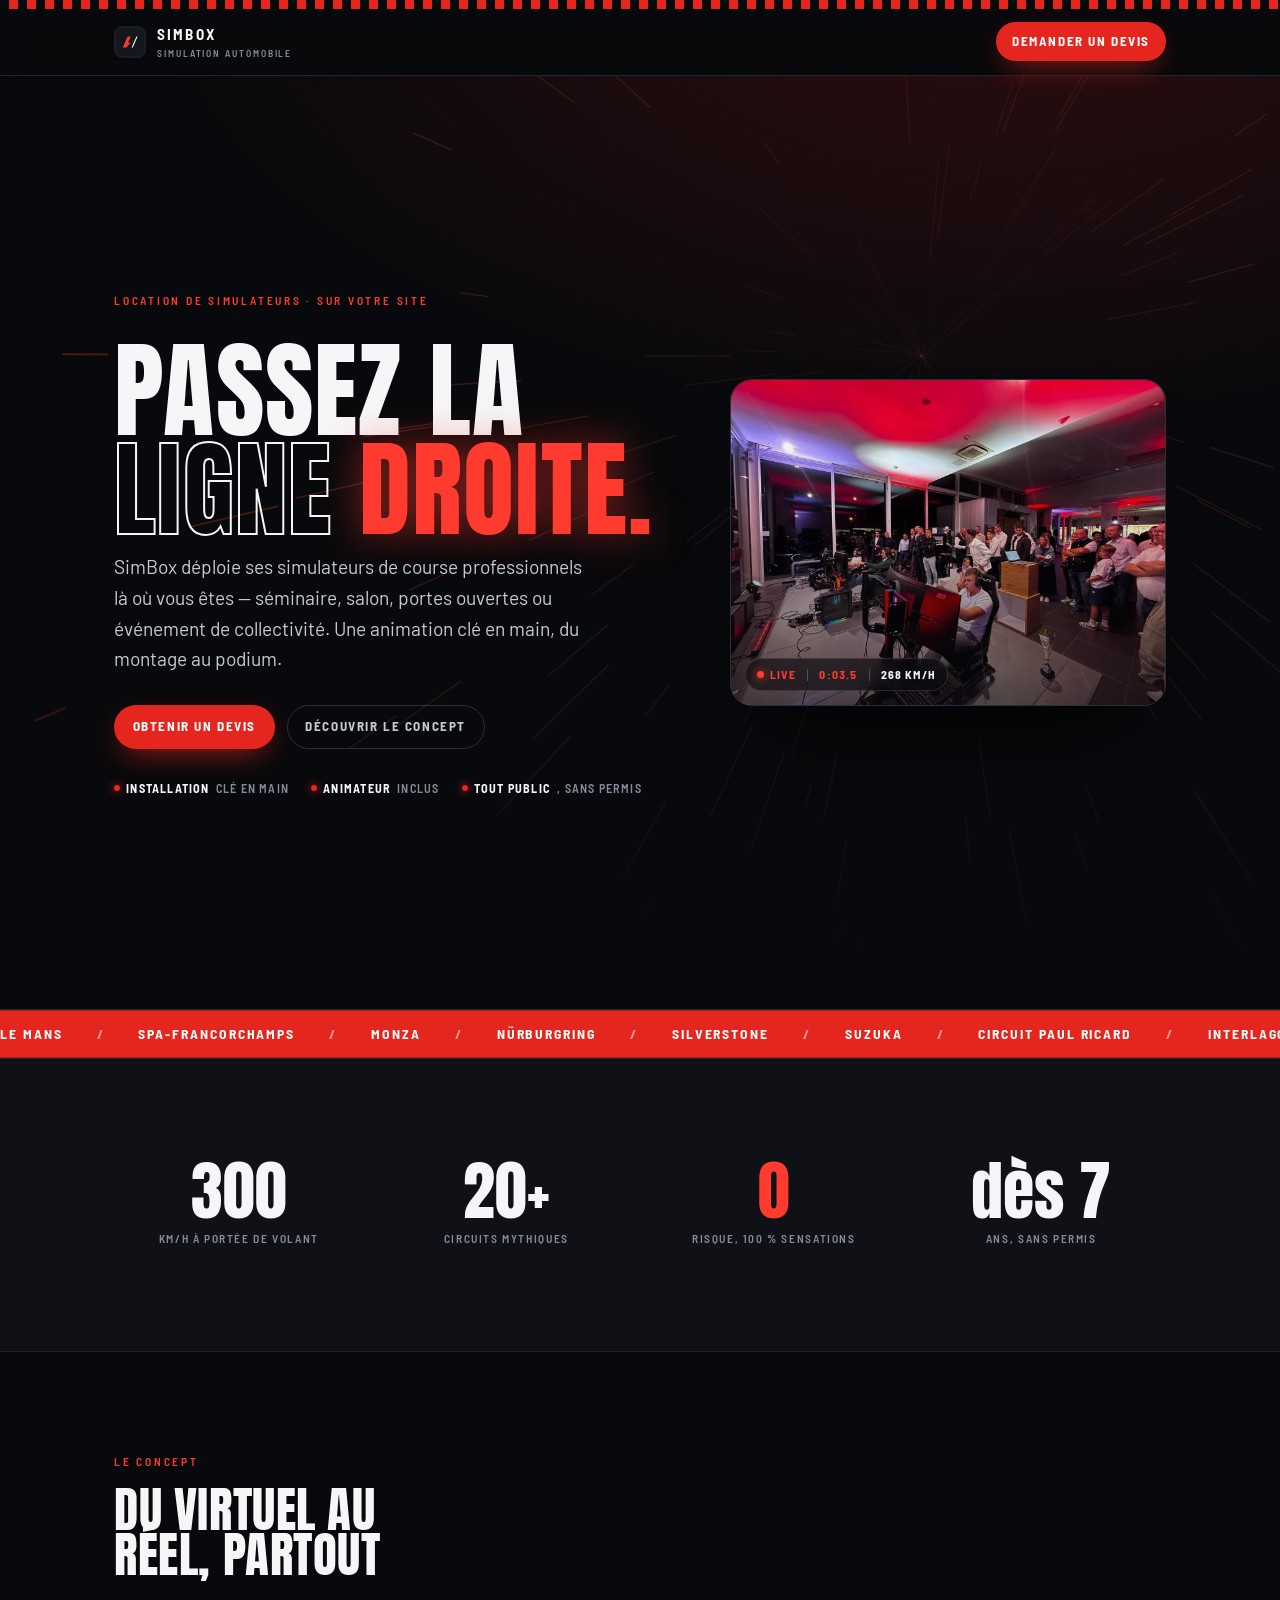
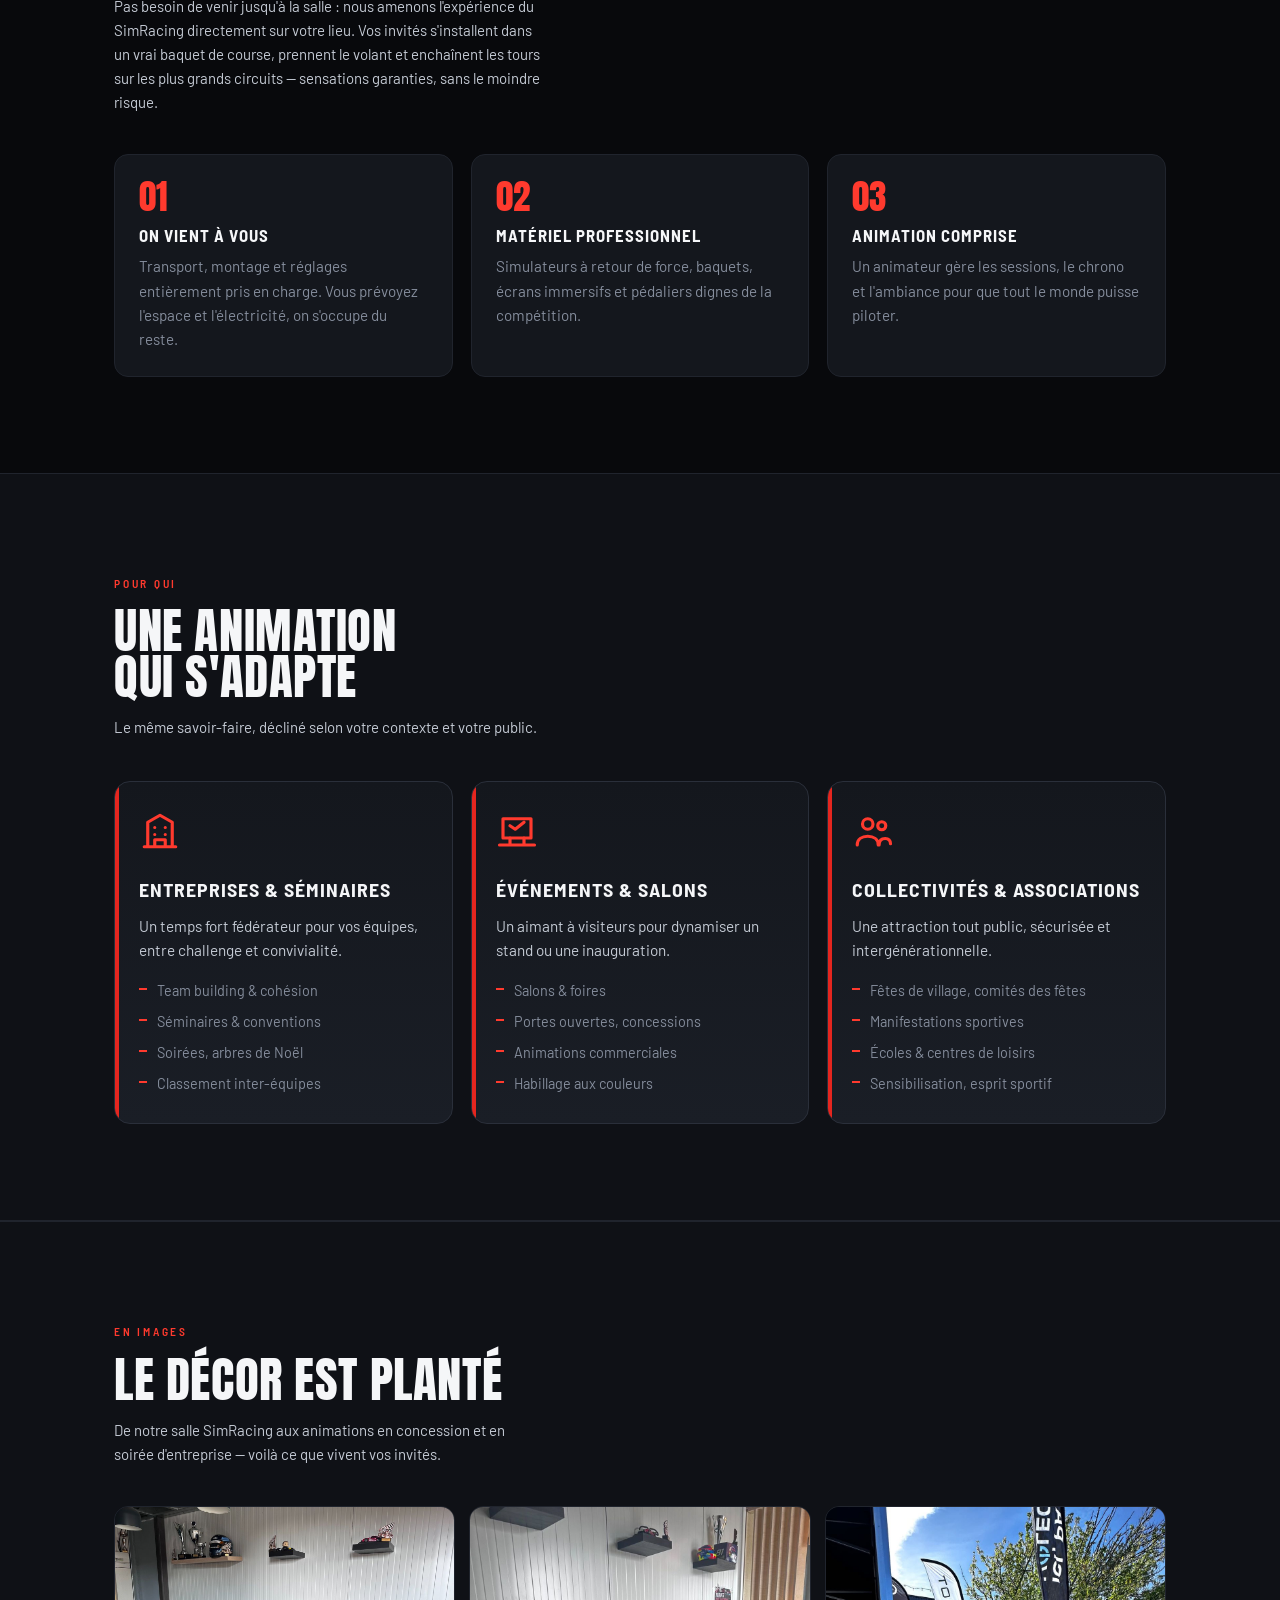
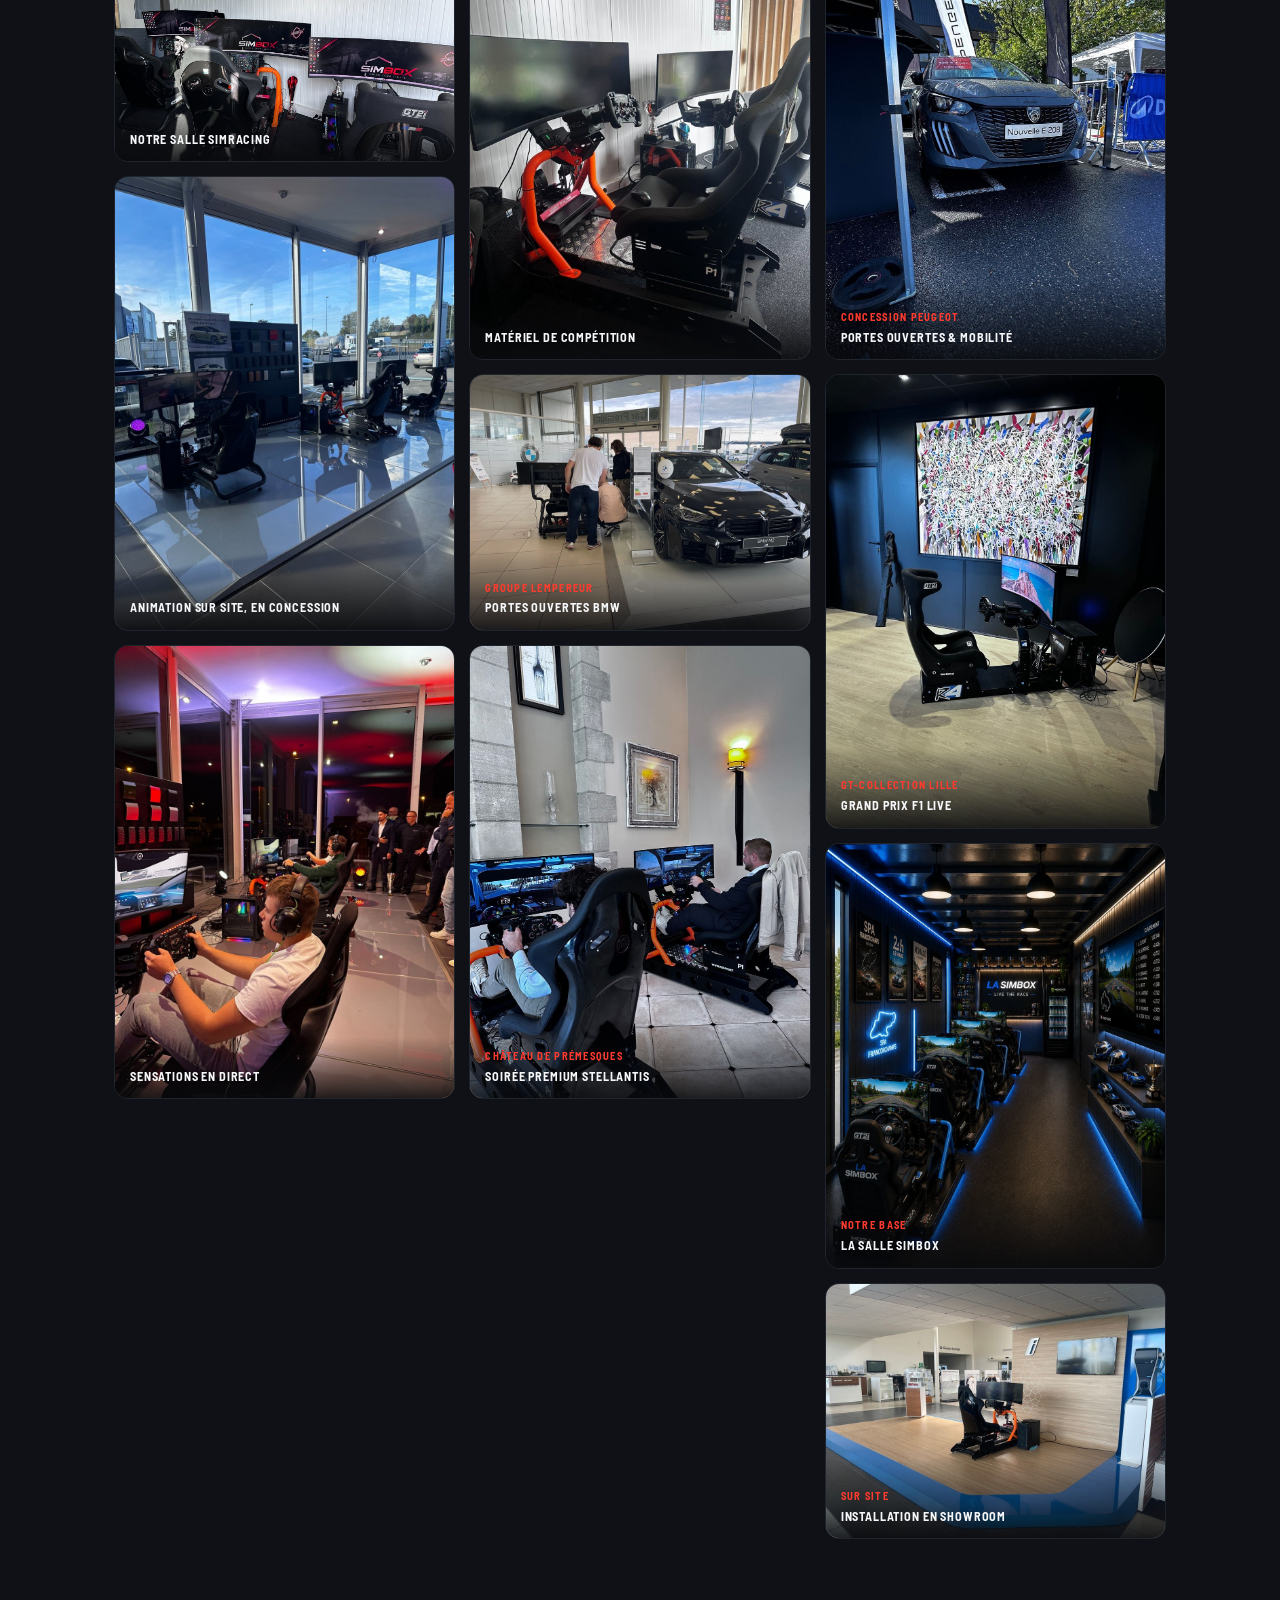
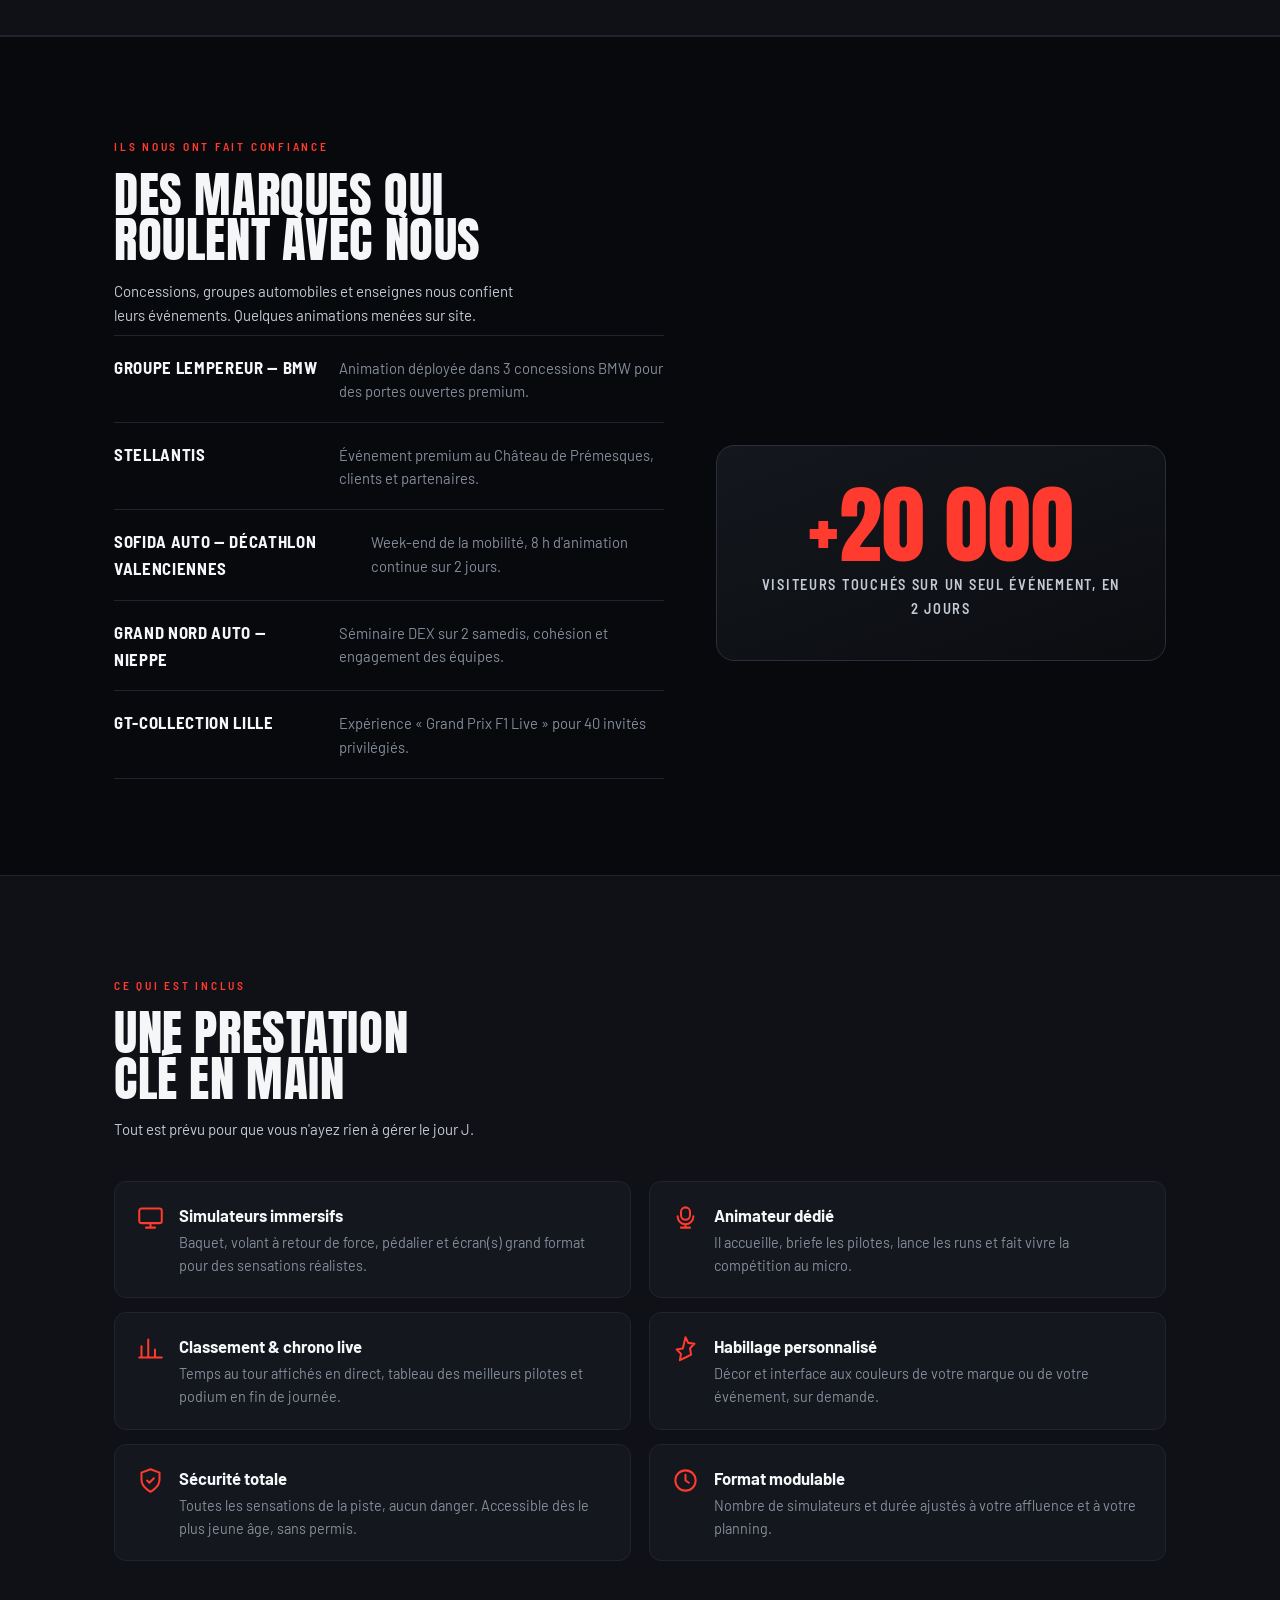
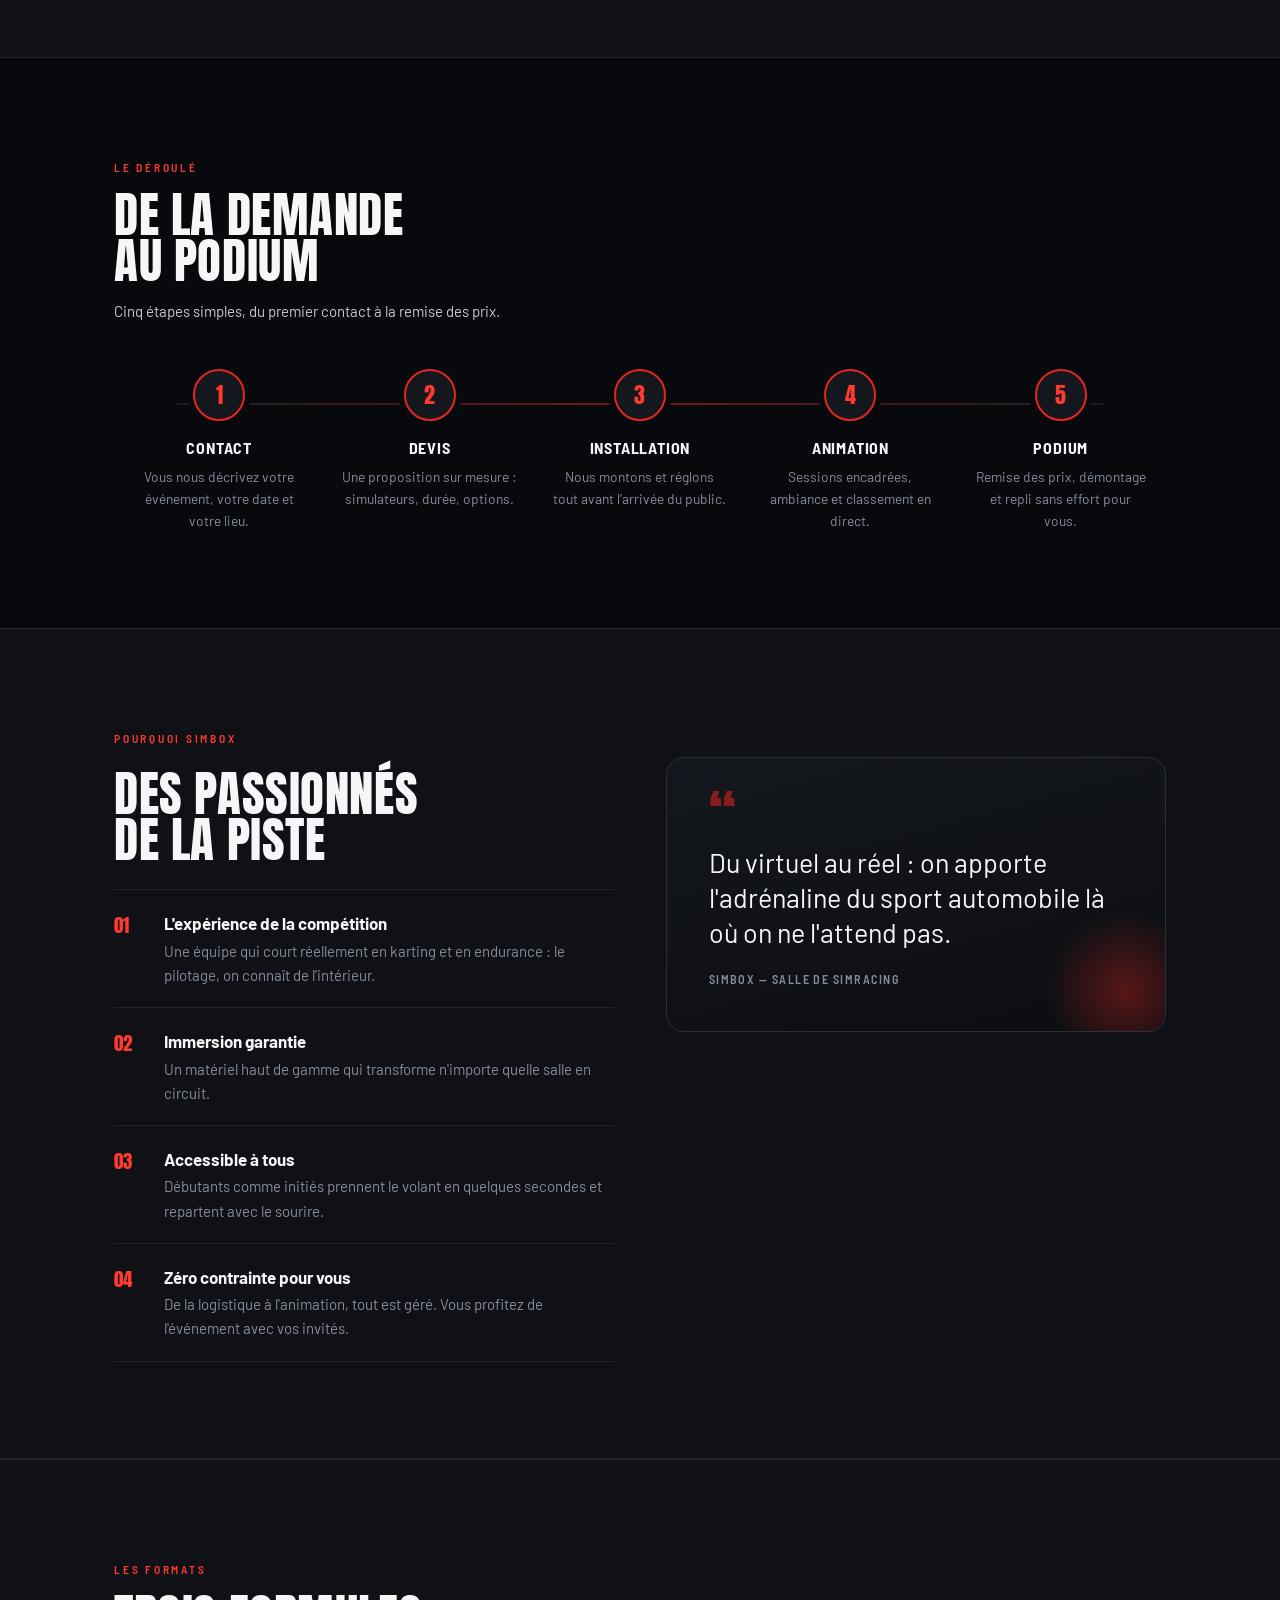
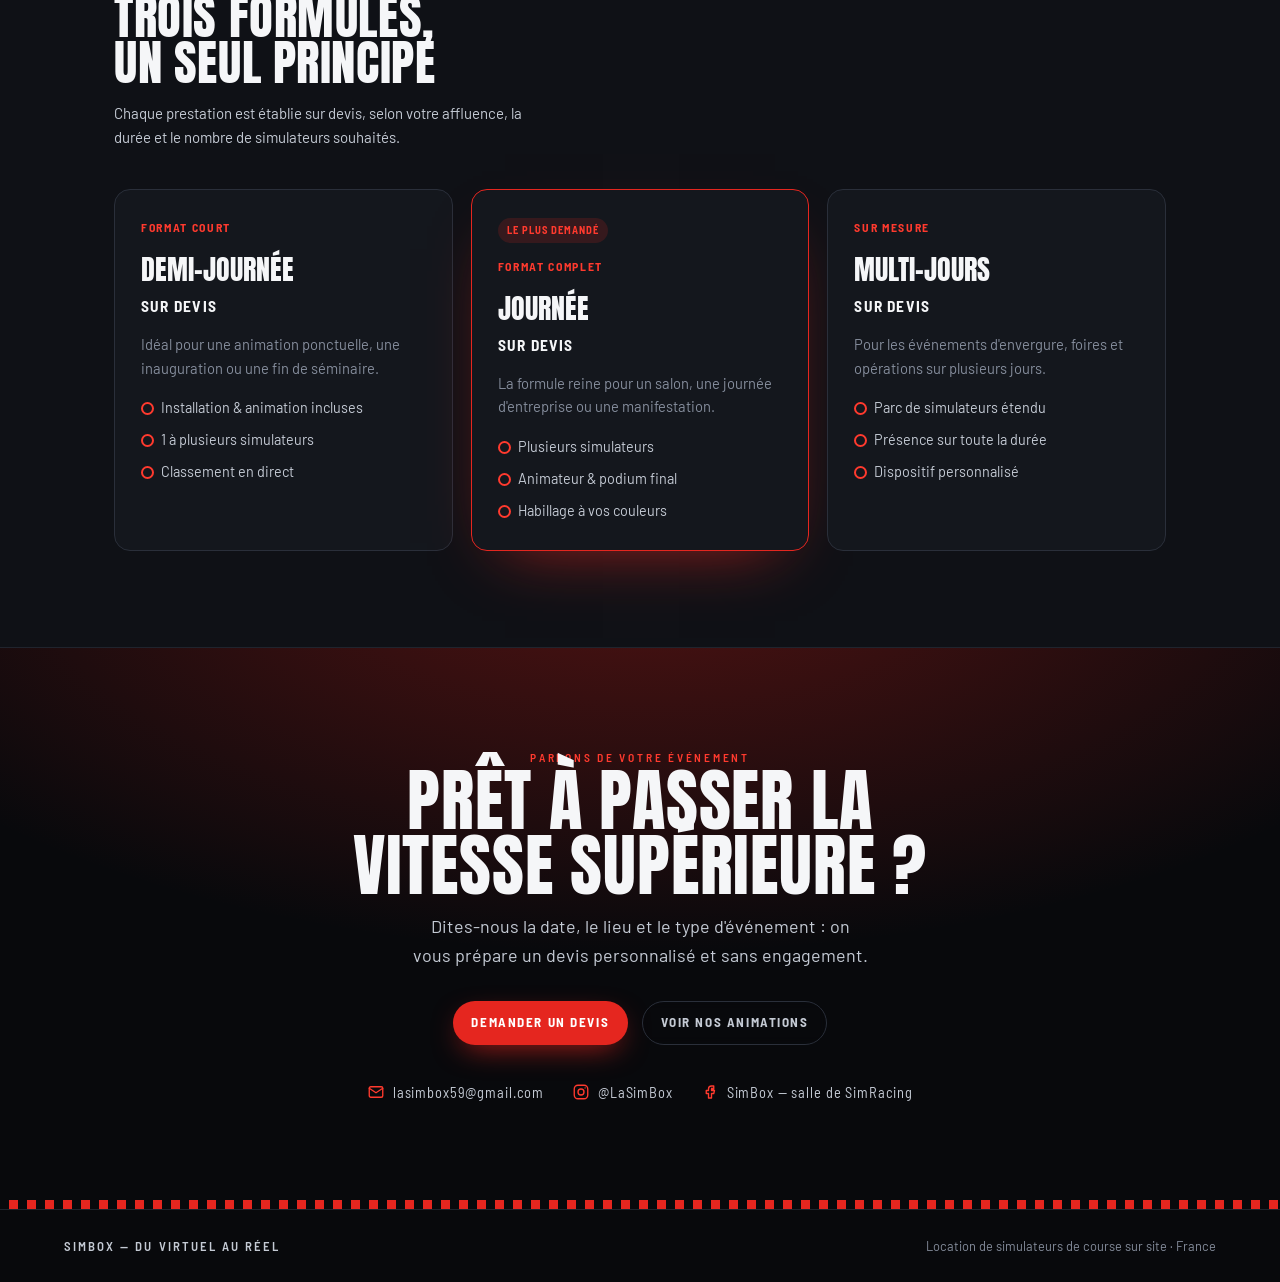
==== location-simulateurs.html @ a3049465 "Mise à jour du site" ====
<!doctype html><html><head><meta charset=utf8><meta name=viewport content="width=device-width,initial-scale=1,viewport-fit=cover"><style>:root{color-scheme:light;box-sizing:border-box;padding-top:env(safe-area-inset-top,0px);padding-bottom:env(safe-area-inset-bottom,0px)}html{scroll-padding-top:env(safe-area-inset-top,0px)}body{margin:0;padding:0;font:14px -apple-system,BlinkMacSystemFont,sans-serif;background:#faf9f5;color:#141413}img{max-width:100%}[hidden]:not([hidden=until-found i]){display:none!important}</style></head><body>
<title>SimBox · Location de simulateurs</title>
<link rel="preconnect" href="https://fonts.googleapis.com">
<link rel="preconnect" href="https://fonts.gstatic.com" crossorigin>
<link rel="stylesheet" href="https://fonts.googleapis.com/css2?family=Anton&family=Barlow:ital,wght@0,400;0,500;0,600;0,700;1,600;1,700&family=Barlow+Semi+Condensed:wght@500;600;700&display=swap">
<style>
  :root{
    --asphalt:#08090c;
    --asphalt-2:#0f1116;
    --panel:#14171d;
    --panel-2:#1a1e26;
    --line:#2a2f3a;
    --line-soft:#20242d;
    --ink:#f5f6f8;
    --ink-2:#c4cad4;
    --muted:#858d9c;
    --red:#e5261f;
    --red-2:#ff3a2e;
    --red-3:#ff6a4d;
    --amber:#ffb020;
    --gutter:clamp(18px,5vw,64px);
    --maxw:1180px;
    color-scheme:dark;
  }
  *{box-sizing:border-box}
  body{
    margin:0;background:var(--asphalt);color:var(--ink);
    font-family:"Barlow",system-ui,-apple-system,Segoe UI,Roboto,sans-serif;
    font-size:clamp(15px,1.05vw,17px);line-height:1.6;
    -webkit-font-smoothing:antialiased;overflow-x:hidden;
  }
  h1,h2,h3{margin:0;text-wrap:balance;font-weight:400}
  .display{font-family:"Anton",Impact,"Barlow",sans-serif;letter-spacing:.012em;line-height:.94;text-transform:uppercase}
  p{margin:0}a{color:inherit}
  .eyebrow{font-family:"Barlow Semi Condensed",sans-serif;text-transform:uppercase;
    letter-spacing:.24em;font-weight:600;font-size:.72rem;color:var(--red-2)}
  .wrap{max-width:var(--maxw);margin:0 auto;padding-inline:var(--gutter)}
  section{padding-block:clamp(58px,7.5vw,112px);position:relative}

  .btn{display:inline-flex;align-items:center;gap:.55em;font-family:"Barlow Semi Condensed",sans-serif;
    text-transform:uppercase;letter-spacing:.12em;font-weight:700;font-size:.82rem;
    padding:.78em 1.35em;border-radius:999px;border:1px solid transparent;text-decoration:none;
    cursor:pointer;transition:transform .16s ease,background .16s ease,box-shadow .16s ease,border-color .16s}
  .btn-red{background:var(--red);color:#fff;box-shadow:0 10px 30px -10px rgba(229,38,31,.85)}
  .btn-red:hover{background:var(--red-2);transform:translateY(-2px);box-shadow:0 16px 40px -12px rgba(255,58,46,.9)}
  .btn-ghost{border-color:var(--line);color:var(--ink-2);backdrop-filter:blur(4px)}
  .btn-ghost:hover{border-color:var(--red-2);color:var(--ink)}

  /* ---- checker ---- */
  .checker{height:9px;width:100%;position:relative;z-index:2;
    background:repeating-conic-gradient(var(--red) 0 25%, #08090c 0 50%) 0 0/18px 18px}

  /* ---- topbar ---- */
  .topbar{position:sticky;top:env(safe-area-inset-top,0px);z-index:40;
    background:rgba(8,9,12,.78);backdrop-filter:blur(12px);border-bottom:1px solid var(--line-soft)}
  .topbar .row{display:flex;align-items:center;justify-content:space-between;gap:16px;
    max-width:var(--maxw);margin:0 auto;padding:13px var(--gutter)}
  .brand{display:flex;align-items:center;gap:11px;font-family:"Barlow Semi Condensed",sans-serif;
    text-transform:uppercase;letter-spacing:.14em;font-weight:700;font-size:.95rem}
  .brand .mark{width:32px;height:32px;flex:0 0 auto}
  .brand small{display:block;color:var(--muted);letter-spacing:.2em;font-size:.6rem;font-weight:600}
  .topbar .btn{padding:.62em 1.15em}

  /* ---- HERO ---- */
  .hero{position:relative;overflow:hidden;border-bottom:1px solid var(--line-soft);
    background:radial-gradient(130% 100% at 78% -15%,rgba(229,38,31,.28),transparent 52%),var(--asphalt)}
  #speed{position:absolute;inset:0;width:100%;height:100%;z-index:0;opacity:.9}
  .hero-veil{position:absolute;inset:0;z-index:1;pointer-events:none;
    background:linear-gradient(180deg,rgba(8,9,12,.35),rgba(8,9,12,.15) 40%,var(--asphalt) 96%)}
  .hero .wrap{position:relative;z-index:2;padding-block:clamp(58px,9vw,120px)}
  .hero-grid{display:grid;grid-template-columns:1.12fr .88fr;gap:clamp(28px,5vw,60px);align-items:center}
  .hero h1{font-size:clamp(3rem,8.2vw,7rem);margin:.3em 0 .12em}
  .hero h1 .out{-webkit-text-stroke:2px var(--ink);color:transparent;text-stroke:2px var(--ink)}
  .hero h1 .flare{color:var(--red-2);text-shadow:0 0 40px rgba(255,58,46,.55)}
  .lede{color:var(--ink-2);font-size:clamp(1.05rem,1.5vw,1.3rem);max-width:44ch;margin-top:.5em}
  .hero-cta{display:flex;flex-wrap:wrap;gap:12px;margin-top:30px}
  .hero-meta{display:flex;flex-wrap:wrap;gap:10px 22px;margin-top:30px;
    font-family:"Barlow Semi Condensed",sans-serif;text-transform:uppercase;letter-spacing:.1em;
    font-size:.76rem;color:var(--muted);font-weight:600}
  .hero-meta span{display:inline-flex;align-items:center;gap:.5em}
  .hero-meta b{color:var(--ink)}
  .dot{width:6px;height:6px;border-radius:50%;background:var(--red);box-shadow:0 0 10px var(--red)}

  /* animated intro */
  .rise{opacity:0;transform:translateY(16px);animation:rise .7s cubic-bezier(.2,.7,.2,1) forwards}
  .rise.d1{animation-delay:.06s}.rise.d2{animation-delay:.14s}.rise.d3{animation-delay:.22s}
  .rise.d4{animation-delay:.3s}.rise.d5{animation-delay:.38s}
  @keyframes rise{to{opacity:1;transform:none}}

  /* dashboard gauge card */
  .dash{position:relative;border-radius:22px;overflow:hidden;border:1px solid var(--line);
    background:linear-gradient(165deg,var(--panel),#0b0d11);box-shadow:0 50px 90px -45px #000;
    padding:26px 26px 22px}
  .dash-top{display:flex;justify-content:space-between;align-items:center;
    font-family:"Barlow Semi Condensed",sans-serif;text-transform:uppercase;letter-spacing:.12em;
    font-size:.68rem;color:var(--muted);font-weight:600}
  .dash-top .rec{display:inline-flex;align-items:center;gap:.5em;color:var(--red-2)}
  .dash-top .rec i{width:8px;height:8px;border-radius:50%;background:var(--red-2);
    box-shadow:0 0 10px var(--red-2);animation:blink 1.1s steps(1) infinite}
  @keyframes blink{50%{opacity:.25}}
  .gauge{position:relative;margin:6px auto 2px;width:100%;max-width:330px}
  .gauge svg{width:100%;height:auto;display:block;overflow:visible}
  .needle{transform-box:fill-box;transform-origin:50% 92%;
    animation:sweep 2.4s cubic-bezier(.5,0,.15,1) .35s both}
  @keyframes sweep{0%{transform:rotate(-96deg)}55%{transform:rotate(64deg)}70%{transform:rotate(40deg)}100%{transform:rotate(52deg)}}
  .kmh{font-family:"Anton",sans-serif;font-size:2.7rem;text-align:center;line-height:.9;margin-top:-8px}
  .kmh span{font-family:"Barlow Semi Condensed",sans-serif;font-size:.8rem;color:var(--muted);
    letter-spacing:.2em;display:block;margin-top:4px;font-weight:600}
  .dash-row{display:flex;justify-content:space-between;gap:10px;margin-top:16px;
    border-top:1px solid var(--line-soft);padding-top:14px}
  .dash-cell{flex:1;text-align:center}
  .dash-cell b{display:block;font-family:"Barlow Semi Condensed",sans-serif;letter-spacing:.05em;
    font-size:1.15rem;color:var(--ink);font-variant-numeric:tabular-nums}
  .dash-cell small{color:var(--muted);font-size:.62rem;text-transform:uppercase;letter-spacing:.16em;font-weight:600}
  .dash-cell.chrono b{color:var(--red-2)}

  /* ---- hero photo ---- */
  .hero-shot{margin:0;position:relative;border-radius:22px;overflow:hidden;border:1px solid var(--line);
    box-shadow:0 50px 90px -45px #000;aspect-ratio:4/3}
  .hero-shot img{position:absolute;inset:0;width:100%;height:100%;object-fit:cover;display:block}
  .hero-shot::after{content:"";position:absolute;inset:0;
    background:linear-gradient(180deg,rgba(8,9,12,.05) 40%,rgba(8,9,12,.7));pointer-events:none}
  .shot-chip{position:absolute;left:14px;bottom:14px;z-index:2;display:inline-flex;align-items:center;gap:11px;
    background:rgba(8,9,12,.62);backdrop-filter:blur(8px);border:1px solid rgba(255,255,255,.12);
    border-radius:999px;padding:.5em .95em;
    font-family:"Barlow Semi Condensed",sans-serif;text-transform:uppercase;letter-spacing:.1em;
    font-size:.74rem;font-weight:700;color:var(--ink)}
  .shot-chip .rec{display:inline-flex;align-items:center;gap:.5em;color:var(--red-2)}
  .shot-chip .rec i{width:7px;height:7px;border-radius:50%;background:var(--red-2);
    box-shadow:0 0 10px var(--red-2);animation:blink 1.1s steps(1) infinite}
  .shot-chip b{color:var(--red-2);font-variant-numeric:tabular-nums}
  .chip-sep{width:1px;height:12px;background:rgba(255,255,255,.22)}

  /* ---- gallery (masonry) ---- */
  .gallery{background:var(--asphalt-2);border-block:1px solid var(--line-soft)}
  .gal-grid{column-count:3;column-gap:14px;margin-top:40px}
  .gal{position:relative;overflow:hidden;border-radius:14px;border:1px solid var(--line-soft);
    margin:0 0 14px;break-inside:avoid;display:block}
  .gal img{width:100%;height:auto;display:block;transition:transform .5s ease}
  .gal:hover img{transform:scale(1.05)}
  .gal figcaption{position:absolute;left:0;right:0;bottom:0;padding:30px 15px 12px;
    background:linear-gradient(180deg,transparent,rgba(8,9,12,.88));
    font-family:"Barlow Semi Condensed",sans-serif;text-transform:uppercase;letter-spacing:.07em;
    font-size:.76rem;font-weight:700;color:var(--ink)}
  .gal figcaption small{display:block;color:var(--red-2);letter-spacing:.12em;font-size:.66rem;margin-bottom:2px}
  @media (max-width:820px){.gal-grid{column-count:2}}
  @media (max-width:460px){.gal-grid{column-count:1}}

  /* ---- references ---- */
  .refs{border-top:1px solid var(--line-soft)}
  .ref-lead{display:grid;grid-template-columns:1.1fr .9fr;gap:clamp(24px,4vw,54px);align-items:center}
  .ref-hero{background:linear-gradient(160deg,var(--panel),#0b0d11);border:1px solid var(--line);
    border-radius:18px;padding:clamp(26px,3.4vw,40px);text-align:center}
  .ref-hero .big{font-family:"Anton",sans-serif;font-size:clamp(3.2rem,7vw,5.4rem);color:var(--red-2);line-height:.9}
  .ref-hero .lab{font-family:"Barlow Semi Condensed",sans-serif;text-transform:uppercase;
    letter-spacing:.12em;color:var(--ink-2);font-weight:600;margin-top:10px;font-size:.9rem}
  .ref-list{display:flex;flex-direction:column;margin-top:8px}
  .ref{display:flex;gap:16px;align-items:baseline;padding:18px 0;border-top:1px solid var(--line-soft)}
  .ref:last-child{border-bottom:1px solid var(--line-soft)}
  .ref .cli{font-family:"Barlow Semi Condensed",sans-serif;text-transform:uppercase;letter-spacing:.04em;
    font-weight:700;font-size:1.05rem;color:var(--ink);min-width:38%;}
  .ref .desc{color:var(--muted);font-size:.92rem}
  @media (max-width:720px){.ref-lead{grid-template-columns:1fr}.ref{flex-direction:column;gap:2px}.ref .cli{min-width:0}}

  /* ---- marquee ---- */
  .ribbon{background:var(--red);color:#fff;overflow:hidden;white-space:nowrap;
    border-block:1px solid rgba(0,0,0,.25);position:relative;z-index:3}
  .ribbon .track{display:inline-flex;align-items:center;gap:34px;padding:12px 0;
    font-family:"Barlow Semi Condensed",sans-serif;text-transform:uppercase;letter-spacing:.14em;
    font-weight:700;font-size:.86rem;animation:slide 26s linear infinite;will-change:transform}
  .ribbon .track span{display:inline-flex;align-items:center;gap:34px}
  .ribbon .track b{opacity:.55;font-weight:700}
  @keyframes slide{to{transform:translateX(-50%)}}

  /* ---- section head ---- */
  .sec-head{max-width:62ch}
  .sec-head h2{font-size:clamp(1.95rem,3.8vw,3.1rem);margin:.3em 0 .32em}
  .sec-head p{color:var(--ink-2);max-width:54ch}

  /* ---- stats band ---- */
  .stats{background:var(--asphalt-2);border-block:1px solid var(--line-soft)}
  .stats .wrap{display:grid;grid-template-columns:repeat(4,1fr);gap:18px}
  .stat{text-align:center;padding:8px 4px}
  .stat .big{font-family:"Anton",sans-serif;font-size:clamp(2.6rem,5.5vw,4rem);line-height:.9;
    color:var(--ink);font-variant-numeric:tabular-nums}
  .stat .big em{font-style:normal;color:var(--red-2)}
  .stat .lab{font-family:"Barlow Semi Condensed",sans-serif;text-transform:uppercase;
    letter-spacing:.14em;font-size:.72rem;color:var(--muted);font-weight:600;margin-top:8px}

  /* ---- concept ---- */
  .three{display:grid;grid-template-columns:repeat(3,1fr);gap:18px;margin-top:40px}
  .kv{background:var(--panel);border:1px solid var(--line-soft);border-radius:14px;padding:24px;
    transition:transform .18s ease,border-color .18s ease,box-shadow .18s ease}
  .kv:hover{transform:translateY(-4px);border-color:var(--red);box-shadow:0 24px 50px -30px rgba(229,38,31,.6)}
  .kv .n{font-family:"Anton",sans-serif;font-size:2.2rem;color:var(--red-2);line-height:1}
  .kv h3{font-family:"Barlow Semi Condensed",sans-serif;text-transform:uppercase;letter-spacing:.06em;
    font-weight:700;font-size:1.05rem;margin:.5em 0 .3em}
  .kv p{color:var(--muted);font-size:.95rem}

  /* ---- audiences ---- */
  .aud{display:grid;grid-template-columns:repeat(3,1fr);gap:18px;margin-top:42px}
  .aud-card{position:relative;background:linear-gradient(180deg,var(--panel),var(--panel-2));
    border:1px solid var(--line);border-radius:16px;padding:28px 24px;overflow:hidden;
    transition:transform .18s ease,box-shadow .18s ease}
  .aud-card::before{content:"";position:absolute;left:0;top:0;bottom:0;width:4px;background:var(--red);
    transition:width .18s ease}
  .aud-card:hover{transform:translateY(-5px);box-shadow:0 30px 60px -34px #000}
  .aud-card:hover::before{width:7px}
  .aud-card .ic{width:42px;height:42px;color:var(--red-2);margin-bottom:16px}
  .aud-card h3{font-family:"Barlow Semi Condensed",sans-serif;text-transform:uppercase;letter-spacing:.05em;
    font-weight:700;font-size:1.24rem;margin-bottom:.4em}
  .aud-card p{color:var(--ink-2);font-size:.96rem}
  .aud-card ul{list-style:none;padding:0;margin:16px 0 0;display:flex;flex-direction:column;gap:8px}
  .aud-card li{position:relative;padding-left:18px;color:var(--muted);font-size:.9rem}
  .aud-card li::before{content:"";position:absolute;left:0;top:.62em;width:8px;height:2px;background:var(--red-2)}

  /* ---- included ---- */
  .incl{background:var(--asphalt-2);border-block:1px solid var(--line-soft)}
  .incl-grid{display:grid;grid-template-columns:repeat(2,1fr);gap:14px 18px;margin-top:40px}
  .feat{display:flex;gap:15px;background:var(--panel);border:1px solid var(--line-soft);border-radius:12px;
    padding:20px 22px;transition:transform .16s ease,border-color .16s ease}
  .feat:hover{transform:translateX(4px);border-color:var(--line)}
  .feat .ic{flex:0 0 auto;width:27px;height:27px;color:var(--red-2);margin-top:2px}
  .feat h3{font-weight:700;font-size:1.04rem;margin-bottom:.15em}
  .feat p{color:var(--muted);font-size:.9rem}

  /* ---- steps ---- */
  .steps{counter-reset:step;display:grid;grid-template-columns:repeat(5,1fr);gap:0;margin-top:46px;position:relative}
  .steps::before{content:"";position:absolute;left:6%;right:6%;top:34px;height:2px;
    background:linear-gradient(90deg,var(--line),var(--red),var(--line));opacity:.5}
  .step{position:relative;padding:0 14px;text-align:center}
  .step .num{width:52px;height:52px;margin:0 auto 14px;border-radius:50%;background:var(--panel);
    border:2px solid var(--red);display:grid;place-items:center;position:relative;z-index:1;
    font-family:"Anton",sans-serif;font-size:1.4rem;color:var(--red-2);
    box-shadow:0 0 0 6px var(--asphalt)}
  .step h3{font-family:"Barlow Semi Condensed",sans-serif;text-transform:uppercase;letter-spacing:.05em;
    font-weight:700;font-size:1rem;margin-bottom:.3em}
  .step p{color:var(--muted);font-size:.86rem;max-width:22ch;margin:0 auto}

  /* ---- why ---- */
  .why-grid{display:grid;grid-template-columns:1fr 1fr;gap:clamp(24px,4vw,54px);align-items:start;margin-top:8px}
  .why-list{display:flex;flex-direction:column;margin-top:26px}
  .why-item{display:flex;gap:16px;padding:20px 0;border-top:1px solid var(--line-soft)}
  .why-item:last-child{border-bottom:1px solid var(--line-soft)}
  .why-item .b{font-family:"Anton",sans-serif;color:var(--red-2);font-size:1.2rem;min-width:34px}
  .why-item h3{font-weight:700;font-size:1.06rem;margin-bottom:.1em}
  .why-item p{color:var(--muted);font-size:.94rem}
  .quote{background:linear-gradient(165deg,var(--panel),#0b0d11);border:1px solid var(--line);
    border-radius:18px;padding:clamp(26px,3.5vw,42px);position:relative;overflow:hidden}
  .quote::after{content:"";position:absolute;right:-40px;bottom:-40px;width:160px;height:160px;
    background:radial-gradient(circle,rgba(229,38,31,.35),transparent 70%)}
  .quote .q{font-family:"Anton",sans-serif;color:var(--red);font-size:3.6rem;line-height:.6;opacity:.55}
  .quote blockquote{margin:.4em 0 0;font-size:clamp(1.3rem,2.1vw,1.7rem);line-height:1.3;position:relative;z-index:1}
  .quote cite{display:block;margin-top:20px;font-style:normal;color:var(--muted);
    font-family:"Barlow Semi Condensed",sans-serif;text-transform:uppercase;letter-spacing:.12em;
    font-size:.76rem;font-weight:600}

  /* ---- formats ---- */
  .formats{background:var(--asphalt-2);border-top:1px solid var(--line-soft)}
  .fmt-grid{display:grid;grid-template-columns:repeat(3,1fr);gap:18px;margin-top:40px}
  .fmt{background:var(--panel);border:1px solid var(--line);border-radius:16px;padding:28px 26px;
    display:flex;flex-direction:column;transition:transform .18s ease,box-shadow .18s ease}
  .fmt:hover{transform:translateY(-5px);box-shadow:0 30px 60px -34px #000}
  .fmt.hot{border-color:var(--red);box-shadow:0 26px 64px -34px rgba(229,38,31,.75)}
  .fmt .lab{font-family:"Barlow Semi Condensed",sans-serif;text-transform:uppercase;letter-spacing:.14em;
    font-weight:700;font-size:.74rem;color:var(--red-2)}
  .fmt h3{font-family:"Anton",sans-serif;font-size:1.75rem;margin:.35em 0 .1em;text-transform:uppercase}
  .fmt .price{font-family:"Barlow Semi Condensed",sans-serif;text-transform:uppercase;letter-spacing:.08em;
    color:var(--ink);font-weight:700;font-size:.96rem;margin-bottom:14px}
  .fmt p{color:var(--muted);font-size:.92rem}
  .fmt ul{list-style:none;padding:0;margin:16px 0 0;display:flex;flex-direction:column;gap:9px}
  .fmt li{position:relative;padding-left:20px;color:var(--ink-2);font-size:.9rem}
  .fmt li::before{content:"";position:absolute;left:0;top:.42em;width:9px;height:9px;
    border:2px solid var(--red-2);border-radius:50%}
  .badge{align-self:flex-start;background:rgba(229,38,31,.16);color:var(--red-2);
    font-family:"Barlow Semi Condensed",sans-serif;text-transform:uppercase;letter-spacing:.1em;
    font-weight:700;font-size:.66rem;padding:.38em .85em;border-radius:999px;margin-bottom:14px}

  /* ---- cta ---- */
  .cta{background:radial-gradient(120% 130% at 50% -20%,rgba(229,38,31,.34),transparent 58%),var(--asphalt);
    border-top:1px solid var(--line-soft);text-align:center;overflow:hidden}
  .cta h2{font-size:clamp(2.3rem,5.4vw,4.4rem);margin-bottom:.2em}
  .cta p{color:var(--ink-2);max-width:46ch;margin:0 auto;font-size:1.12rem}
  .cta-actions{display:flex;flex-wrap:wrap;gap:14px;justify-content:center;margin-top:32px}
  .contact-row{display:flex;flex-wrap:wrap;gap:12px 28px;justify-content:center;margin-top:36px;
    font-family:"Barlow Semi Condensed",sans-serif;letter-spacing:.06em;font-size:.9rem;color:var(--ink-2)}
  .contact-row a{display:inline-flex;align-items:center;gap:.55em;text-decoration:none;color:var(--ink-2);transition:color .15s}
  .contact-row a:hover{color:var(--red-2)}
  .contact-row .ic{width:18px;height:18px;color:var(--red-2)}

  footer{border-top:1px solid var(--line-soft);padding:26px var(--gutter);display:flex;flex-wrap:wrap;
    gap:8px 18px;align-items:center;justify-content:space-between;color:var(--muted);font-size:.8rem}
  footer .slogan{font-family:"Barlow Semi Condensed",sans-serif;text-transform:uppercase;
    letter-spacing:.16em;color:var(--ink-2);font-weight:600}

  @media (max-width:900px){
    .hero-grid{grid-template-columns:1fr}.dash{order:-1;max-width:420px;margin:0 auto}
    .three,.aud,.fmt-grid{grid-template-columns:1fr 1fr}
    .stats .wrap{grid-template-columns:1fr 1fr;gap:26px 18px}
    .why-grid{grid-template-columns:1fr}.incl-grid{grid-template-columns:1fr}
    .steps{grid-template-columns:1fr 1fr;gap:30px 0}.steps::before{display:none}
  }
  @media (max-width:560px){
    .three,.aud,.fmt-grid,.steps{grid-template-columns:1fr}
    .topbar .brand small{display:none}
  }
  @media (prefers-reduced-motion:reduce){
    *{animation:none!important;transition:none!important;scroll-behavior:auto!important}
    .rise{opacity:1;transform:none}
    .needle{transform:rotate(52deg)}
  }
  :focus-visible{outline:2px solid var(--red-2);outline-offset:3px;border-radius:4px}
  html{scroll-behavior:smooth;overflow-x:clip}
</style>

<div class="checker" aria-hidden="true"></div>

<header class="topbar">
  <div class="row">
    <a class="brand" href="index.html" style="text-decoration:none">
      <svg class="mark" viewBox="0 0 40 40" fill="none" aria-hidden="true">
        <rect x="1" y="1" width="38" height="38" rx="9" fill="#14171d" stroke="#2a2f3a"/>
        <path d="M11 27l6-14h4l-3.5 8h3.5l-6 6z" fill="#ff3a2e"/>
        <path d="M22 27l6-14h1.5l-6 14z" fill="#f5f6f8"/>
      </svg>
      <span>SimBox<small>Simulation automobile</small></span>
    </a>
    <a class="btn btn-red" href="#devis">Demander un devis</a>
  </div>
</header>

<section class="hero">
  <canvas id="speed" aria-hidden="true"></canvas>
  <div class="hero-veil" aria-hidden="true"></div>
  <div class="wrap">
    <div class="hero-grid">
      <div>
        <span class="eyebrow rise d1">Location de simulateurs · Sur votre site</span>
        <h1 class="display"><span class="rise d1">Passez la</span><br><span class="out rise d2">ligne&nbsp;</span><span class="flare rise d3">droite.</span></h1>
        <p class="lede rise d3">SimBox déploie ses simulateurs de course professionnels
          là où vous êtes — séminaire, salon, portes ouvertes ou événement de collectivité.
          Une animation clé en main, du montage au podium.</p>
        <div class="hero-cta rise d4">
          <a class="btn btn-red" href="#devis">Obtenir un devis</a>
          <a class="btn btn-ghost" href="#concept">Découvrir le concept</a>
        </div>
        <div class="hero-meta rise d5">
          <span><span class="dot"></span> <b>Installation</b> clé en main</span>
          <span><span class="dot"></span> <b>Animateur</b> inclus</span>
          <span><span class="dot"></span> <b>Tout public</b>, sans permis</span>
        </div>
      </div>

      <figure class="hero-shot rise d3">
        <img src="assets/img/location/photo-00.jpg" alt="Animation SimBox lors d'un événement : pilote au volant du simulateur devant le public">
        <figcaption class="shot-chip">
          <span class="rec"><i></i> Live</span>
          <span class="chip-sep"></span>
          <b id="lapNow">0:00.0</b>
          <span class="chip-sep"></span>
          <span><span id="kmhVal">0</span> km/h</span>
        </figcaption>
      </figure>
    </div>
  </div>
</section>

<div class="ribbon" aria-hidden="true">
  <div class="track">
    <span>Le Mans <b>/</b> Spa-Francorchamps <b>/</b> Monza <b>/</b> Nürburgring <b>/</b> Silverstone <b>/</b> Suzuka <b>/</b> Circuit Paul Ricard <b>/</b> Interlagos <b>/</b> </span>
    <span>Le Mans <b>/</b> Spa-Francorchamps <b>/</b> Monza <b>/</b> Nürburgring <b>/</b> Silverstone <b>/</b> Suzuka <b>/</b> Circuit Paul Ricard <b>/</b> Interlagos <b>/</b> </span>
  </div>
</div>

<section class="stats">
  <div class="wrap">
    <div class="stat"><div class="big" data-count="300">0</div><div class="lab">km/h à portée de volant</div></div>
    <div class="stat"><div class="big" data-count="20" data-suffix="+">0</div><div class="lab">circuits mythiques</div></div>
    <div class="stat"><div class="big"><em>0</em></div><div class="lab">risque, 100 % sensations</div></div>
    <div class="stat"><div class="big" data-count="7" data-prefix="dès ">0</div><div class="lab">ans, sans permis</div></div>
  </div>
</section>

<section id="concept">
  <div class="wrap">
    <div class="sec-head">
      <span class="eyebrow">Le concept</span>
      <h2 class="display">Du virtuel au réel, partout</h2>
      <p>Pas besoin de venir jusqu'à la salle : nous amenons l'expérience du SimRacing
        directement sur votre lieu. Vos invités s'installent dans un vrai baquet de course,
        prennent le volant et enchaînent les tours sur les plus grands circuits — sensations
        garanties, sans le moindre risque.</p>
    </div>
    <div class="three">
      <div class="kv"><div class="n">01</div><h3>On vient à vous</h3><p>Transport, montage et réglages entièrement pris en charge. Vous prévoyez l'espace et l'électricité, on s'occupe du reste.</p></div>
      <div class="kv"><div class="n">02</div><h3>Matériel professionnel</h3><p>Simulateurs à retour de force, baquets, écrans immersifs et pédaliers dignes de la compétition.</p></div>
      <div class="kv"><div class="n">03</div><h3>Animation comprise</h3><p>Un animateur gère les sessions, le chrono et l'ambiance pour que tout le monde puisse piloter.</p></div>
    </div>
  </div>
</section>

<section id="pour-qui" style="background:var(--asphalt-2);border-block:1px solid var(--line-soft)">
  <div class="wrap">
    <div class="sec-head">
      <span class="eyebrow">Pour qui</span>
      <h2 class="display">Une animation qui s'adapte</h2>
      <p>Le même savoir-faire, décliné selon votre contexte et votre public.</p>
    </div>
    <div class="aud">
      <article class="aud-card">
        <svg class="ic" viewBox="0 0 24 24" fill="none" stroke="currentColor" stroke-width="1.8" stroke-linecap="round" stroke-linejoin="round" aria-hidden="true"><path d="M3 21h18M5 21V7l7-4 7 4v14M9 21v-4h6v4"/><path d="M9 10h.01M15 10h.01M9 14h.01M15 14h.01"/></svg>
        <h3>Entreprises &amp; séminaires</h3>
        <p>Un temps fort fédérateur pour vos équipes, entre challenge et convivialité.</p>
        <ul><li>Team building &amp; cohésion</li><li>Séminaires &amp; conventions</li><li>Soirées, arbres de Noël</li><li>Classement inter-équipes</li></ul>
      </article>
      <article class="aud-card">
        <svg class="ic" viewBox="0 0 24 24" fill="none" stroke="currentColor" stroke-width="1.8" stroke-linecap="round" stroke-linejoin="round" aria-hidden="true"><path d="M4 5h16v11H4z"/><path d="M2 20h20M8 16v4M16 16v4"/><path d="M8 9l3 2 5-4"/></svg>
        <h3>Événements &amp; salons</h3>
        <p>Un aimant à visiteurs pour dynamiser un stand ou une inauguration.</p>
        <ul><li>Salons &amp; foires</li><li>Portes ouvertes, concessions</li><li>Animations commerciales</li><li>Habillage aux couleurs</li></ul>
      </article>
      <article class="aud-card">
        <svg class="ic" viewBox="0 0 24 24" fill="none" stroke="currentColor" stroke-width="1.8" stroke-linecap="round" stroke-linejoin="round" aria-hidden="true"><circle cx="9" cy="8" r="3"/><circle cx="17" cy="9" r="2.3"/><path d="M3 20c0-3.3 2.7-5 6-5s6 1.7 6 5M15.5 20c0-2.4 1.4-3.7 3.5-3.7 1.6 0 2.9.8 3 3"/></svg>
        <h3>Collectivités &amp; associations</h3>
        <p>Une attraction tout public, sécurisée et intergénérationnelle.</p>
        <ul><li>Fêtes de village, comités des fêtes</li><li>Manifestations sportives</li><li>Écoles &amp; centres de loisirs</li><li>Sensibilisation, esprit sportif</li></ul>
      </article>
    </div>
  </div>
</section>

<section class="gallery" id="galerie">
  <div class="wrap">
    <div class="sec-head">
      <span class="eyebrow">En images</span>
      <h2 class="display">Le décor est planté</h2>
      <p>De notre salle SimRacing aux animations en concession et en soirée d'entreprise — voilà ce que vivent vos invités.</p>
    </div>
    <div class="gal-grid">
      <figure class="gal wide"><img src="assets/img/location/photo-01.jpg" alt="La salle SimBox avec ses simulateurs aux couleurs de la marque"><figcaption>Notre salle SimRacing</figcaption></figure>
      <figure class="gal tall"><img src="assets/img/location/photo-02.jpg" alt="Simulateurs installés en concession automobile lors d'un événement"><figcaption>Animation sur site, en concession</figcaption></figure>
      <figure class="gal tall"><img src="assets/img/location/photo-03.jpg" alt="Pilote en pleine session sur le simulateur lors d'une soirée"><figcaption>Sensations en direct</figcaption></figure>
      <figure class="gal wide"><img src="assets/img/location/photo-04.jpg" alt="Baquets, volants à retour de force et écrans grand format"><figcaption>Matériel de compétition</figcaption></figure>
      <figure class="gal"><img src="assets/img/location/photo-05.jpg" alt="Simulateurs installés en concession BMW pour des portes ouvertes"><figcaption><small>Groupe Lempereur</small>Portes ouvertes BMW</figcaption></figure>
      <figure class="gal"><img src="assets/img/location/photo-06.jpg" alt="Soirée premium avec pilote en costume au Château de Prémesques"><figcaption><small>Château de Prémesques</small>Soirée premium Stellantis</figcaption></figure>
      <figure class="gal"><img src="assets/img/location/photo-07.jpg" alt="Stand extérieur de simulateurs lors de portes ouvertes Peugeot"><figcaption><small>Concession Peugeot</small>Portes ouvertes &amp; mobilité</figcaption></figure>
      <figure class="gal"><img src="assets/img/location/photo-08.jpg" alt="Simulateur devant une œuvre d'art chez GT-Collection Lille"><figcaption><small>GT-Collection Lille</small>Grand Prix F1 Live</figcaption></figure>
      <figure class="gal"><img src="assets/img/location/photo-09.jpg" alt="Le couloir de la salle SimBox et ses simulateurs"><figcaption><small>Notre base</small>La salle SimBox</figcaption></figure>
      <figure class="gal"><img src="assets/img/location/photo-10.jpg" alt="Simulateur installé en showroom automobile"><figcaption><small>Sur site</small>Installation en showroom</figcaption></figure>
    </div>
  </div>
</section>

<section class="refs" id="references">
  <div class="wrap">
    <div class="sec-head">
      <span class="eyebrow">Ils nous ont fait confiance</span>
      <h2 class="display">Des marques qui roulent avec nous</h2>
      <p>Concessions, groupes automobiles et enseignes nous confient leurs événements. Quelques animations menées sur site.</p>
    </div>
    <div class="ref-lead">
      <div class="ref-list">
        <div class="ref"><span class="cli">Groupe Lempereur — BMW</span><span class="desc">Animation déployée dans 3 concessions BMW pour des portes ouvertes premium.</span></div>
        <div class="ref"><span class="cli">Stellantis</span><span class="desc">Événement premium au Château de Prémesques, clients et partenaires.</span></div>
        <div class="ref"><span class="cli">Sofida Auto — Décathlon Valenciennes</span><span class="desc">Week-end de la mobilité, 8 h d'animation continue sur 2 jours.</span></div>
        <div class="ref"><span class="cli">Grand Nord Auto — Nieppe</span><span class="desc">Séminaire DEX sur 2 samedis, cohésion et engagement des équipes.</span></div>
        <div class="ref"><span class="cli">GT-Collection Lille</span><span class="desc">Expérience « Grand Prix F1 Live » pour 40 invités privilégiés.</span></div>
      </div>
      <div class="ref-hero">
        <div class="big">+20 000</div>
        <div class="lab">visiteurs touchés sur un seul événement, en 2 jours</div>
      </div>
    </div>
  </div>
</section>

<section class="incl" id="inclus">
  <div class="wrap">
    <div class="sec-head">
      <span class="eyebrow">Ce qui est inclus</span>
      <h2 class="display">Une prestation clé en main</h2>
      <p>Tout est prévu pour que vous n'ayez rien à gérer le jour J.</p>
    </div>
    <div class="incl-grid">
      <div class="feat"><svg class="ic" viewBox="0 0 24 24" fill="none" stroke="currentColor" stroke-width="1.8" stroke-linecap="round" stroke-linejoin="round" aria-hidden="true"><rect x="2" y="4" width="20" height="13" rx="2"/><path d="M8 21h8M12 17v4"/></svg><div><h3>Simulateurs immersifs</h3><p>Baquet, volant à retour de force, pédalier et écran(s) grand format pour des sensations réalistes.</p></div></div>
      <div class="feat"><svg class="ic" viewBox="0 0 24 24" fill="none" stroke="currentColor" stroke-width="1.8" stroke-linecap="round" stroke-linejoin="round" aria-hidden="true"><path d="M12 3a4 4 0 0 1 4 4v3a4 4 0 0 1-8 0V7a4 4 0 0 1 4-4z"/><path d="M5 11a7 7 0 0 0 14 0M12 18v3M8 21h8"/></svg><div><h3>Animateur dédié</h3><p>Il accueille, briefe les pilotes, lance les runs et fait vivre la compétition au micro.</p></div></div>
      <div class="feat"><svg class="ic" viewBox="0 0 24 24" fill="none" stroke="currentColor" stroke-width="1.8" stroke-linecap="round" stroke-linejoin="round" aria-hidden="true"><path d="M4 20V10M10 20V4M16 20v-7M22 20H2"/></svg><div><h3>Classement &amp; chrono live</h3><p>Temps au tour affichés en direct, tableau des meilleurs pilotes et podium en fin de journée.</p></div></div>
      <div class="feat"><svg class="ic" viewBox="0 0 24 24" fill="none" stroke="currentColor" stroke-width="1.8" stroke-linecap="round" stroke-linejoin="round" aria-hidden="true"><path d="M12 2l2.4 5 5.6.8-4 4 1 5.6L12 20l-5 2.4 1-5.6-4-4 5.6-.8z"/></svg><div><h3>Habillage personnalisé</h3><p>Décor et interface aux couleurs de votre marque ou de votre événement, sur demande.</p></div></div>
      <div class="feat"><svg class="ic" viewBox="0 0 24 24" fill="none" stroke="currentColor" stroke-width="1.8" stroke-linecap="round" stroke-linejoin="round" aria-hidden="true"><path d="M12 22s8-4 8-11V5l-8-3-8 3v6c0 7 8 11 8 11z"/><path d="M9 12l2 2 4-4"/></svg><div><h3>Sécurité totale</h3><p>Toutes les sensations de la piste, aucun danger. Accessible dès le plus jeune âge, sans permis.</p></div></div>
      <div class="feat"><svg class="ic" viewBox="0 0 24 24" fill="none" stroke="currentColor" stroke-width="1.8" stroke-linecap="round" stroke-linejoin="round" aria-hidden="true"><circle cx="12" cy="12" r="9"/><path d="M12 7v5l3 2"/></svg><div><h3>Format modulable</h3><p>Nombre de simulateurs et durée ajustés à votre affluence et à votre planning.</p></div></div>
    </div>
  </div>
</section>

<section id="deroule">
  <div class="wrap">
    <div class="sec-head">
      <span class="eyebrow">Le déroulé</span>
      <h2 class="display">De la demande au podium</h2>
      <p>Cinq étapes simples, du premier contact à la remise des prix.</p>
    </div>
    <div class="steps">
      <div class="step"><div class="num">1</div><h3>Contact</h3><p>Vous nous décrivez votre événement, votre date et votre lieu.</p></div>
      <div class="step"><div class="num">2</div><h3>Devis</h3><p>Une proposition sur mesure : simulateurs, durée, options.</p></div>
      <div class="step"><div class="num">3</div><h3>Installation</h3><p>Nous montons et réglons tout avant l'arrivée du public.</p></div>
      <div class="step"><div class="num">4</div><h3>Animation</h3><p>Sessions encadrées, ambiance et classement en direct.</p></div>
      <div class="step"><div class="num">5</div><h3>Podium</h3><p>Remise des prix, démontage et repli sans effort pour vous.</p></div>
    </div>
  </div>
</section>

<section class="incl" id="pourquoi">
  <div class="wrap">
    <span class="eyebrow">Pourquoi SimBox</span>
    <div class="why-grid">
      <div>
        <h2 class="display" style="font-size:clamp(1.95rem,3.8vw,3.1rem);margin:.3em 0 .1em">Des passionnés de la piste</h2>
        <div class="why-list">
          <div class="why-item"><div class="b">01</div><div><h3>L'expérience de la compétition</h3><p>Une équipe qui court réellement en karting et en endurance : le pilotage, on connaît de l'intérieur.</p></div></div>
          <div class="why-item"><div class="b">02</div><div><h3>Immersion garantie</h3><p>Un matériel haut de gamme qui transforme n'importe quelle salle en circuit.</p></div></div>
          <div class="why-item"><div class="b">03</div><div><h3>Accessible à tous</h3><p>Débutants comme initiés prennent le volant en quelques secondes et repartent avec le sourire.</p></div></div>
          <div class="why-item"><div class="b">04</div><div><h3>Zéro contrainte pour vous</h3><p>De la logistique à l'animation, tout est géré. Vous profitez de l'événement avec vos invités.</p></div></div>
        </div>
      </div>
      <div class="quote">
        <div class="q">“</div>
        <blockquote>Du virtuel au réel : on apporte l'adrénaline du sport automobile là où on ne l'attend pas.</blockquote>
        <cite>SimBox — Salle de SimRacing</cite>
      </div>
    </div>
  </div>
</section>

<section class="formats" id="formats">
  <div class="wrap">
    <div class="sec-head">
      <span class="eyebrow">Les formats</span>
      <h2 class="display">Trois formules, un seul principe</h2>
      <p>Chaque prestation est établie sur devis, selon votre affluence, la durée et le nombre de simulateurs souhaités.</p>
    </div>
    <div class="fmt-grid">
      <div class="fmt">
        <span class="lab">Format court</span><h3>Demi-journée</h3><div class="price">Sur devis</div>
        <p>Idéal pour une animation ponctuelle, une inauguration ou une fin de séminaire.</p>
        <ul><li>Installation &amp; animation incluses</li><li>1 à plusieurs simulateurs</li><li>Classement en direct</li></ul>
      </div>
      <div class="fmt hot">
        <span class="badge">Le plus demandé</span><span class="lab">Format complet</span><h3>Journée</h3><div class="price">Sur devis</div>
        <p>La formule reine pour un salon, une journée d'entreprise ou une manifestation.</p>
        <ul><li>Plusieurs simulateurs</li><li>Animateur &amp; podium final</li><li>Habillage à vos couleurs</li></ul>
      </div>
      <div class="fmt">
        <span class="lab">Sur mesure</span><h3>Multi-jours</h3><div class="price">Sur devis</div>
        <p>Pour les événements d'envergure, foires et opérations sur plusieurs jours.</p>
        <ul><li>Parc de simulateurs étendu</li><li>Présence sur toute la durée</li><li>Dispositif personnalisé</li></ul>
      </div>
    </div>
  </div>
</section>

<section class="cta" id="devis">
  <div class="wrap">
    <span class="eyebrow">Parlons de votre événement</span>
    <h2 class="display">Prêt à passer la vitesse&nbsp;supérieure&nbsp;?</h2>
    <p>Dites-nous la date, le lieu et le type d'événement : on vous prépare un devis personnalisé et sans engagement.</p>
    <div class="cta-actions">
      <a class="btn btn-red" href="mailto:lasimbox59@gmail.com?subject=Demande%20de%20devis%20-%20Location%20de%20simulateurs%20SimBox">Demander un devis</a>
      <a class="btn btn-ghost" href="https://instagram.com/lasimbox" target="_blank" rel="noopener">Voir nos animations</a>
    </div>
    <div class="contact-row">
      <a href="mailto:lasimbox59@gmail.com"><svg class="ic" viewBox="0 0 24 24" fill="none" stroke="currentColor" stroke-width="1.8" stroke-linecap="round" stroke-linejoin="round" aria-hidden="true"><rect x="3" y="5" width="18" height="14" rx="2"/><path d="m3 7 9 6 9-6"/></svg>lasimbox59@gmail.com</a>
      <a href="https://instagram.com/lasimbox" target="_blank" rel="noopener"><svg class="ic" viewBox="0 0 24 24" fill="none" stroke="currentColor" stroke-width="1.8" stroke-linecap="round" stroke-linejoin="round" aria-hidden="true"><rect x="3" y="3" width="18" height="18" rx="5"/><circle cx="12" cy="12" r="4"/><path d="M17.5 6.5h.01"/></svg>@LaSimBox</a>
      <a href="https://www.facebook.com/profile.php?id=100083187744218" target="_blank" rel="noopener"><svg class="ic" viewBox="0 0 24 24" fill="none" stroke="currentColor" stroke-width="1.8" stroke-linecap="round" stroke-linejoin="round" aria-hidden="true"><path d="M14 8h3V4h-3a4 4 0 0 0-4 4v2H7v4h3v6h4v-6h3l1-4h-4V8a1 1 0 0 1 1-1z"/></svg>SimBox — salle de SimRacing</a>
    </div>
  </div>
</section>

<div class="checker" aria-hidden="true"></div>
<footer>
  <span class="slogan">SimBox — Du virtuel au réel</span>
  <span>Location de simulateurs de course sur site · France</span>
</footer>

<script>
(function(){
  var reduce = window.matchMedia && window.matchMedia('(prefers-reduced-motion: reduce)').matches;

  /* ---- speed streaks canvas ---- */
  var c = document.getElementById('speed'), ctx = c && c.getContext('2d');
  if(c && ctx && !reduce){
    var W,H,DPR,stars,cx,cy;
    function resize(){
      DPR = Math.min(window.devicePixelRatio||1, 2);
      W = c.clientWidth; H = c.clientHeight;
      c.width = W*DPR; c.height = H*DPR; ctx.setTransform(DPR,0,0,DPR,0,0);
      cx = W*0.72; cy = H*0.30;
    }
    function mk(){ return {a:Math.random()*Math.PI*2, r:Math.random()*Math.max(W,H)*0.5, s:0.6+Math.random()*2.2, l:20+Math.random()*90}; }
    function init(){ stars=[]; for(var i=0;i<150;i++){var p=mk(); p.r=Math.random()*Math.max(W,H); stars.push(p);} }
    resize(); init();
    window.addEventListener('resize', function(){ resize(); init(); });
    function frame(){
      ctx.clearRect(0,0,W,H);
      for(var i=0;i<stars.length;i++){
        var p=stars[i]; p.r += p.s*(1+p.r/Math.max(W,H)*3);
        var x1=cx+Math.cos(p.a)*p.r, y1=cy+Math.sin(p.a)*p.r;
        var x2=cx+Math.cos(p.a)*(p.r-p.l), y2=cy+Math.sin(p.a)*(p.r-p.l);
        var t=Math.min(1,p.r/Math.max(W,H));
        ctx.strokeStyle='rgba('+ (255) +','+ Math.round(120-70*t) +','+ Math.round(90-70*t) +','+ (0.06+0.5*t) +')';
        ctx.lineWidth=0.6+2*t; ctx.beginPath(); ctx.moveTo(x1,y1); ctx.lineTo(x2,y2); ctx.stroke();
        if(x1<-60||x1>W+60||y1<-60||y1>H+60){ stars[i]=mk(); }
      }
      requestAnimationFrame(frame);
    }
    requestAnimationFrame(frame);
  }

  /* ---- gauge km/h count during sweep ---- */
  var kv=document.getElementById('kmhVal');
  if(kv){
    if(reduce){ kv.textContent='268'; }
    else{
      var t0=null, dur=2400, delay=350, peak=305, settle=268;
      function step(ts){
        if(t0===null) t0=ts; var e=ts-t0-delay; if(e<0){ requestAnimationFrame(step); return; }
        var p=Math.min(1,e/dur);
        var val = p<0.62 ? peak*(p/0.62) : peak-(peak-settle)*((p-0.62)/0.38);
        kv.textContent=Math.round(val);
        if(p<1) requestAnimationFrame(step); else kv.textContent=settle;
      }
      requestAnimationFrame(step);
    }
  }

  /* ---- live current-lap chrono ---- */
  var ln=document.getElementById('lapNow');
  if(ln && !reduce){
    var start=performance.now(), lapMs=101800;
    setInterval(function(){
      var t=(performance.now()-start)%lapMs, s=t/1000;
      var m=Math.floor(s/60), sec=Math.floor(s%60), d=Math.floor((s*10)%10);
      ln.textContent=m+':'+String(sec).padStart(2,'0')+'.'+d;
    },90);
  }

  /* ---- count-up stats on view ---- */
  var stats=[].slice.call(document.querySelectorAll('.stat .big[data-count]'));
  function run(el){
    var target=+el.getAttribute('data-count'), pre=el.getAttribute('data-prefix')||'', suf=el.getAttribute('data-suffix')||'';
    if(reduce){ el.textContent=pre+target+suf; return; }
    var t0=null, dur=1100;
    function s(ts){ if(t0===null)t0=ts; var p=Math.min(1,(ts-t0)/dur); var e=1-Math.pow(1-p,3);
      el.textContent=pre+Math.round(target*e)+suf; if(p<1)requestAnimationFrame(s); }
    requestAnimationFrame(s);
  }
  if('IntersectionObserver' in window){
    var io=new IntersectionObserver(function(en){ en.forEach(function(x){ if(x.isIntersecting){ run(x.target); io.unobserve(x.target); } }); },{threshold:.4});
    stats.forEach(function(el){ io.observe(el); });
  } else { stats.forEach(run); }
})();
</script>

</body></html>
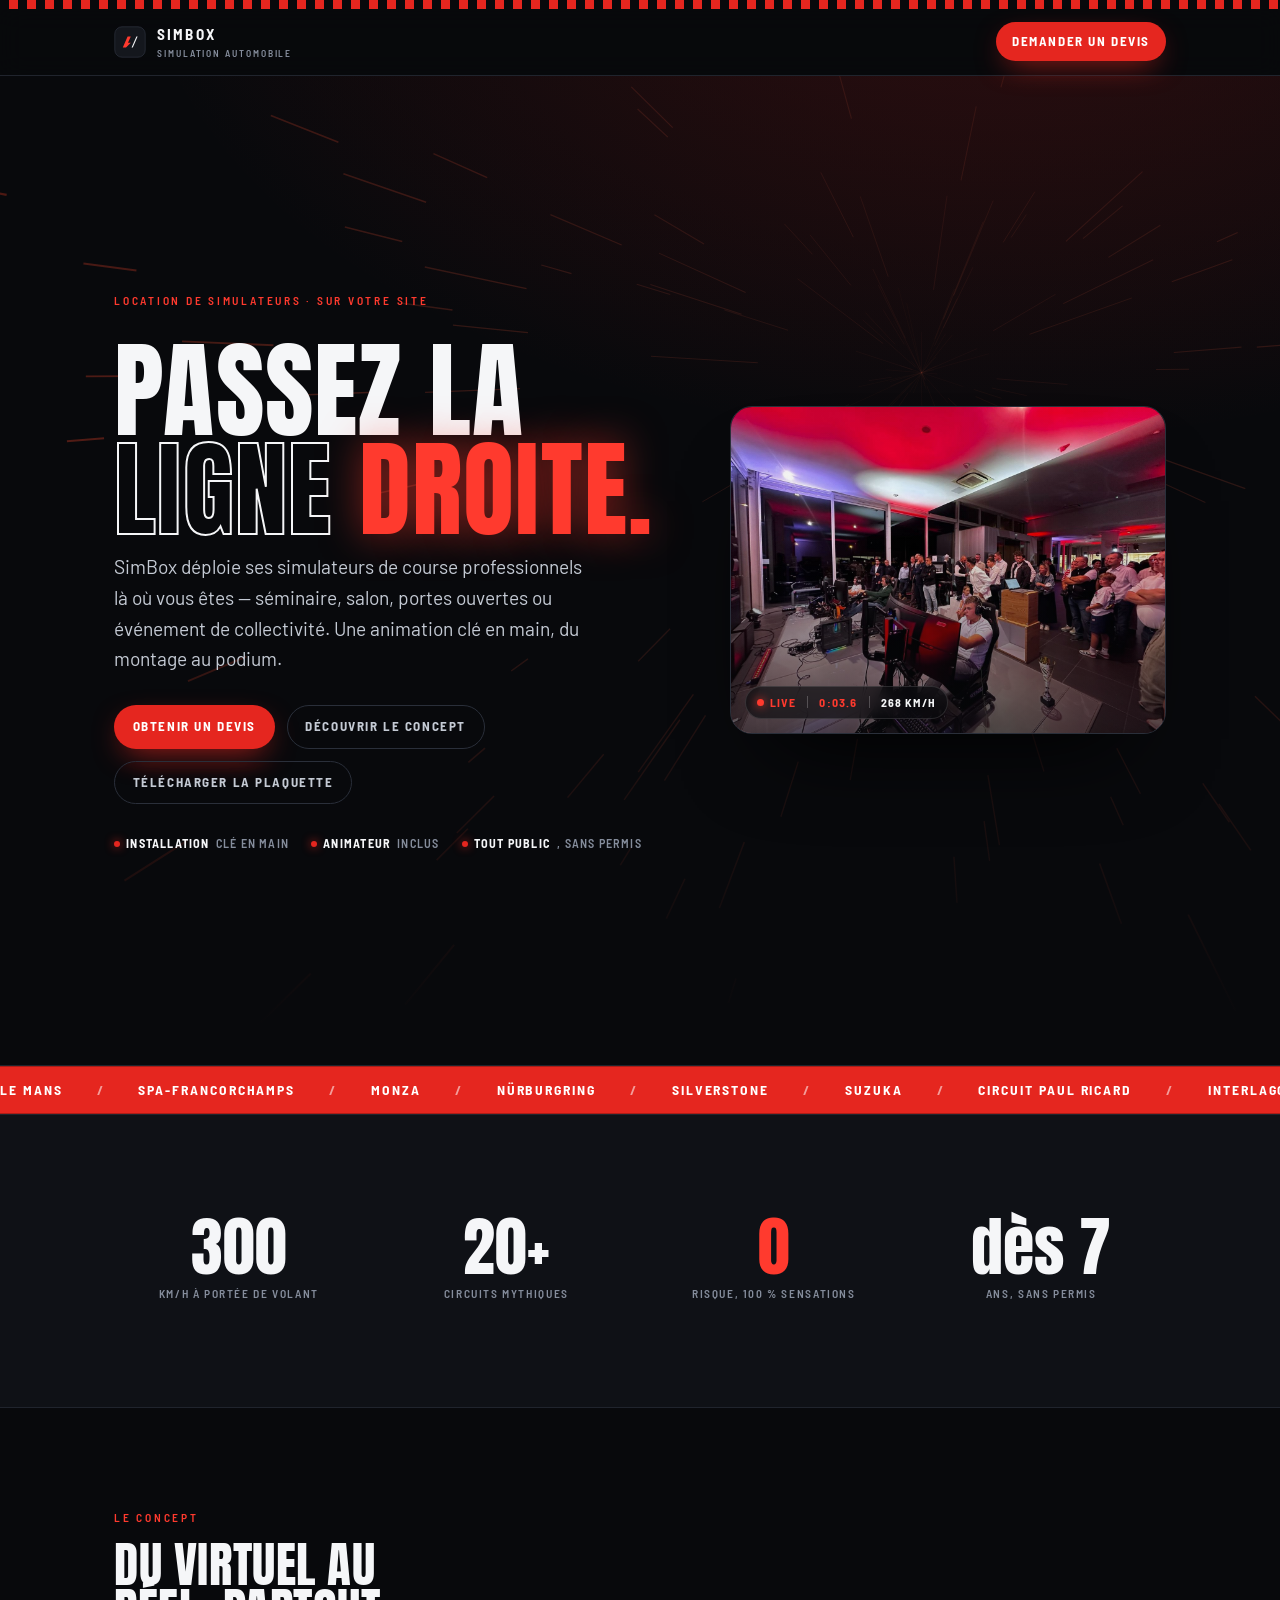
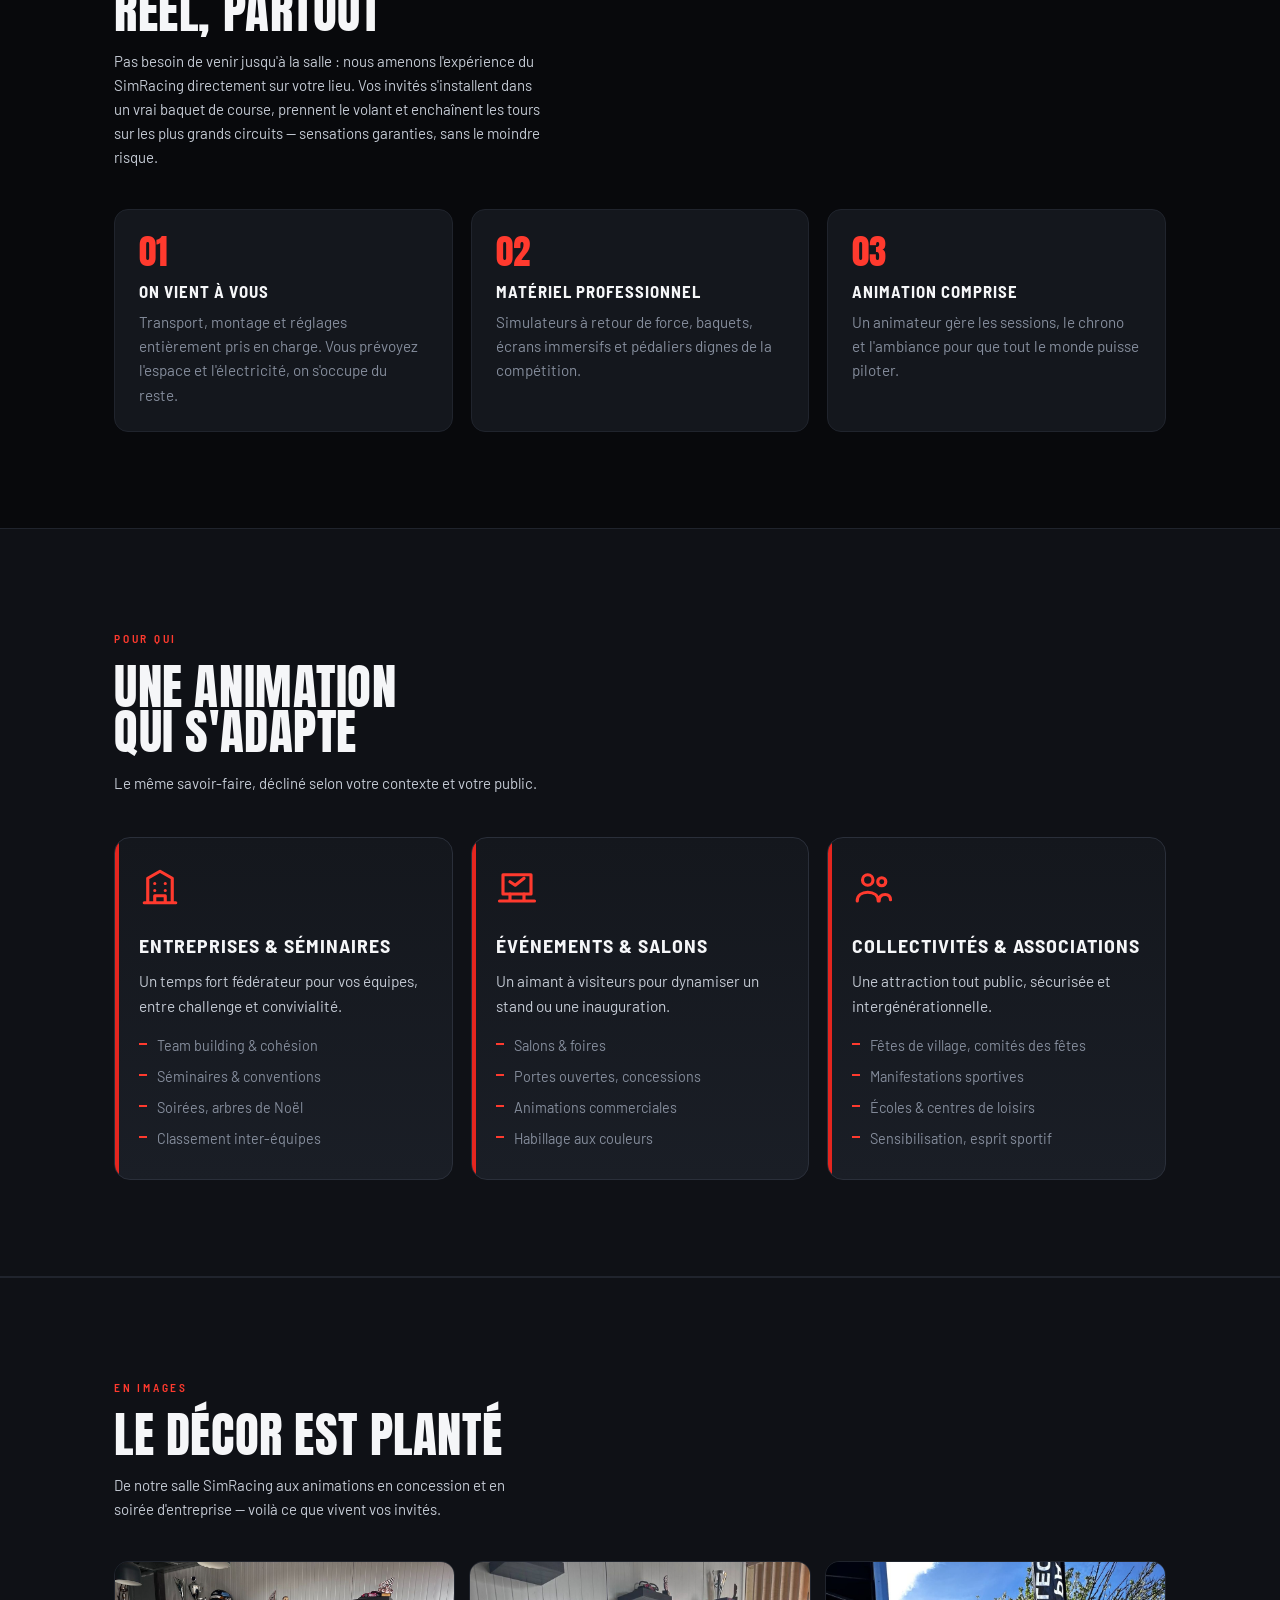
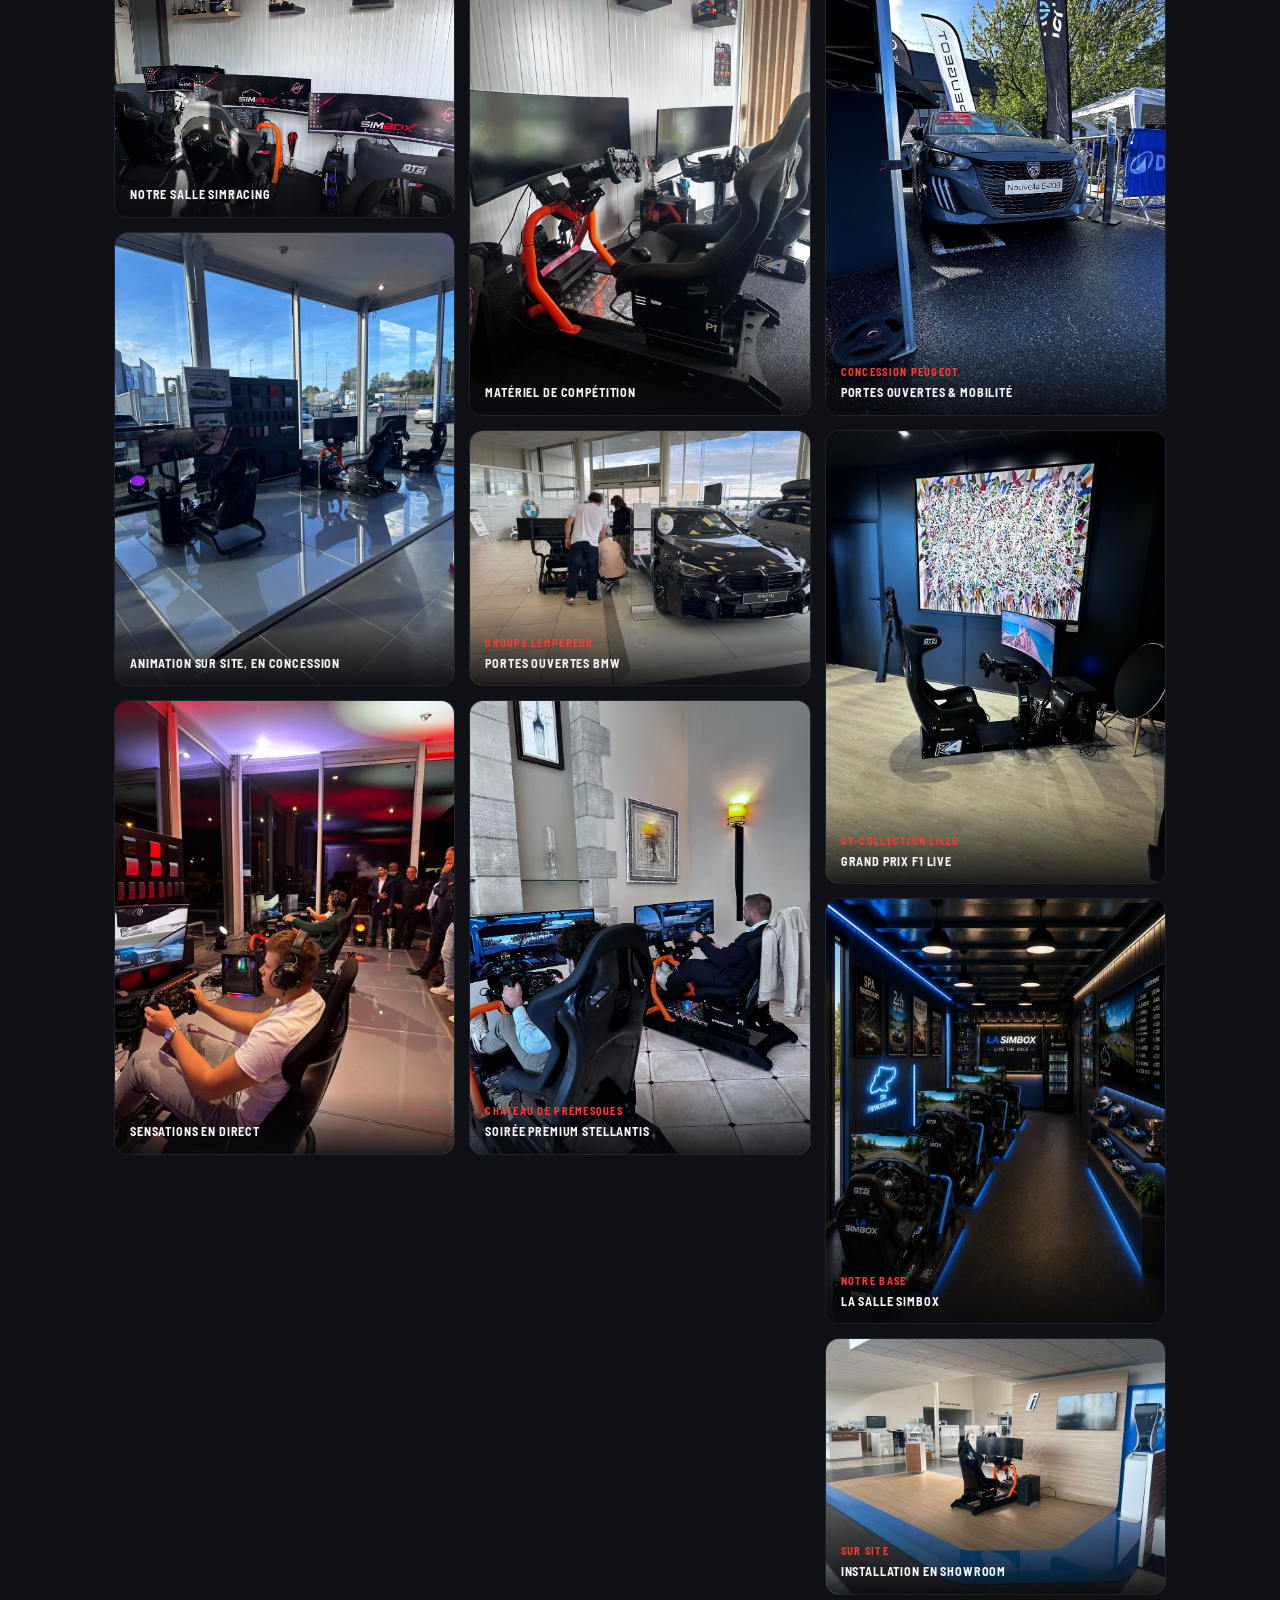
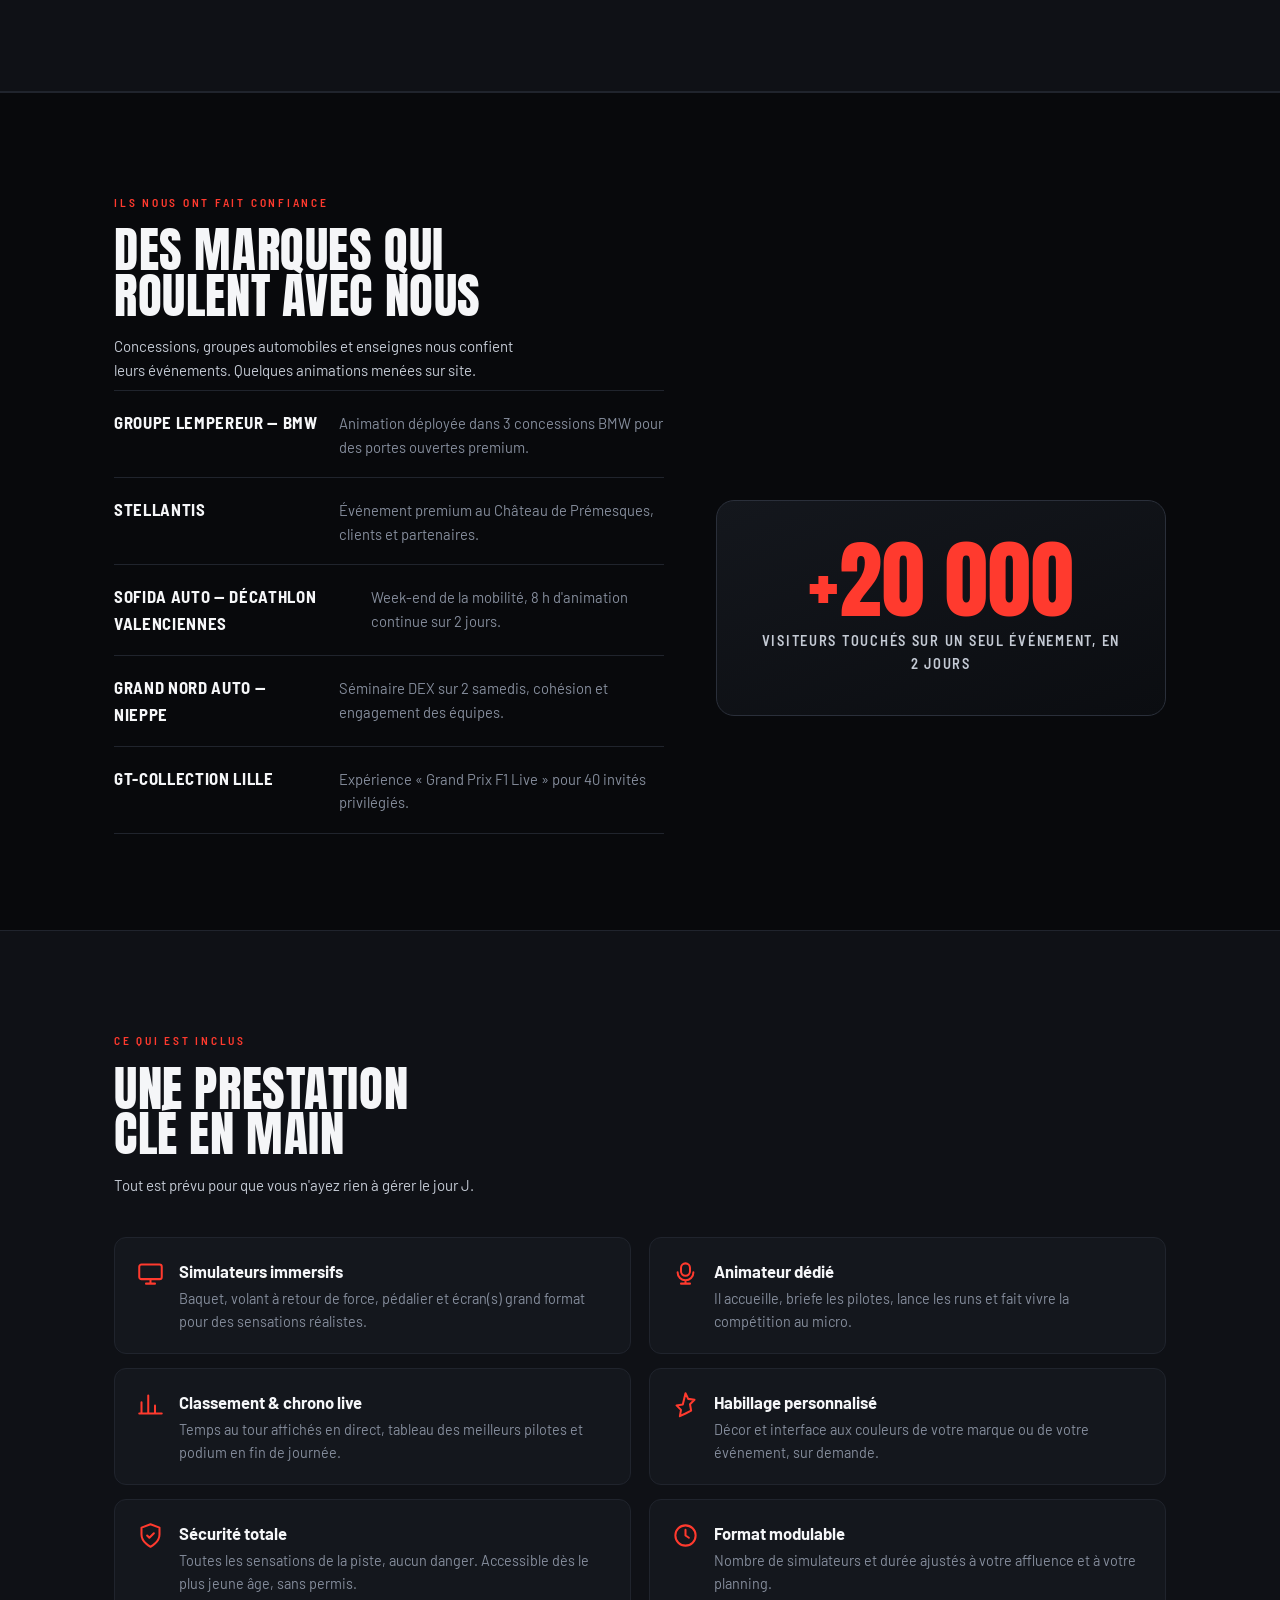
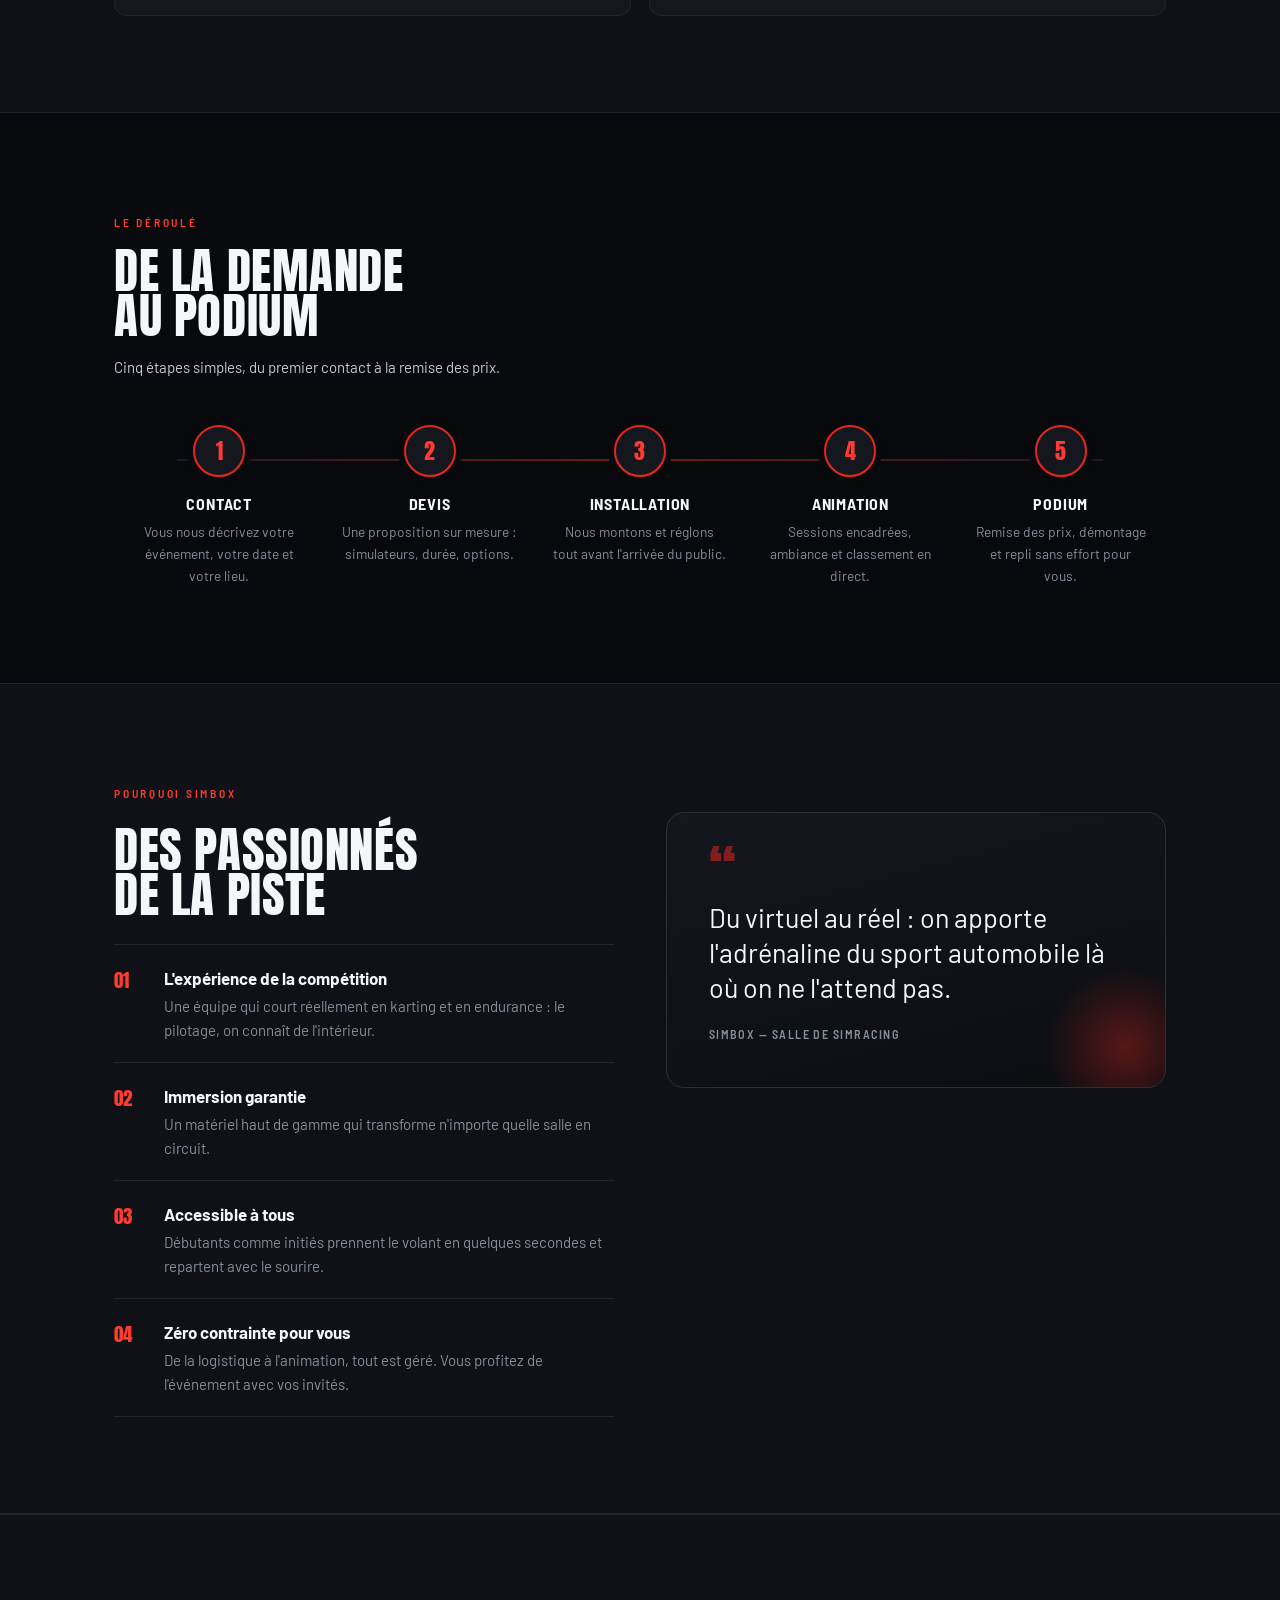
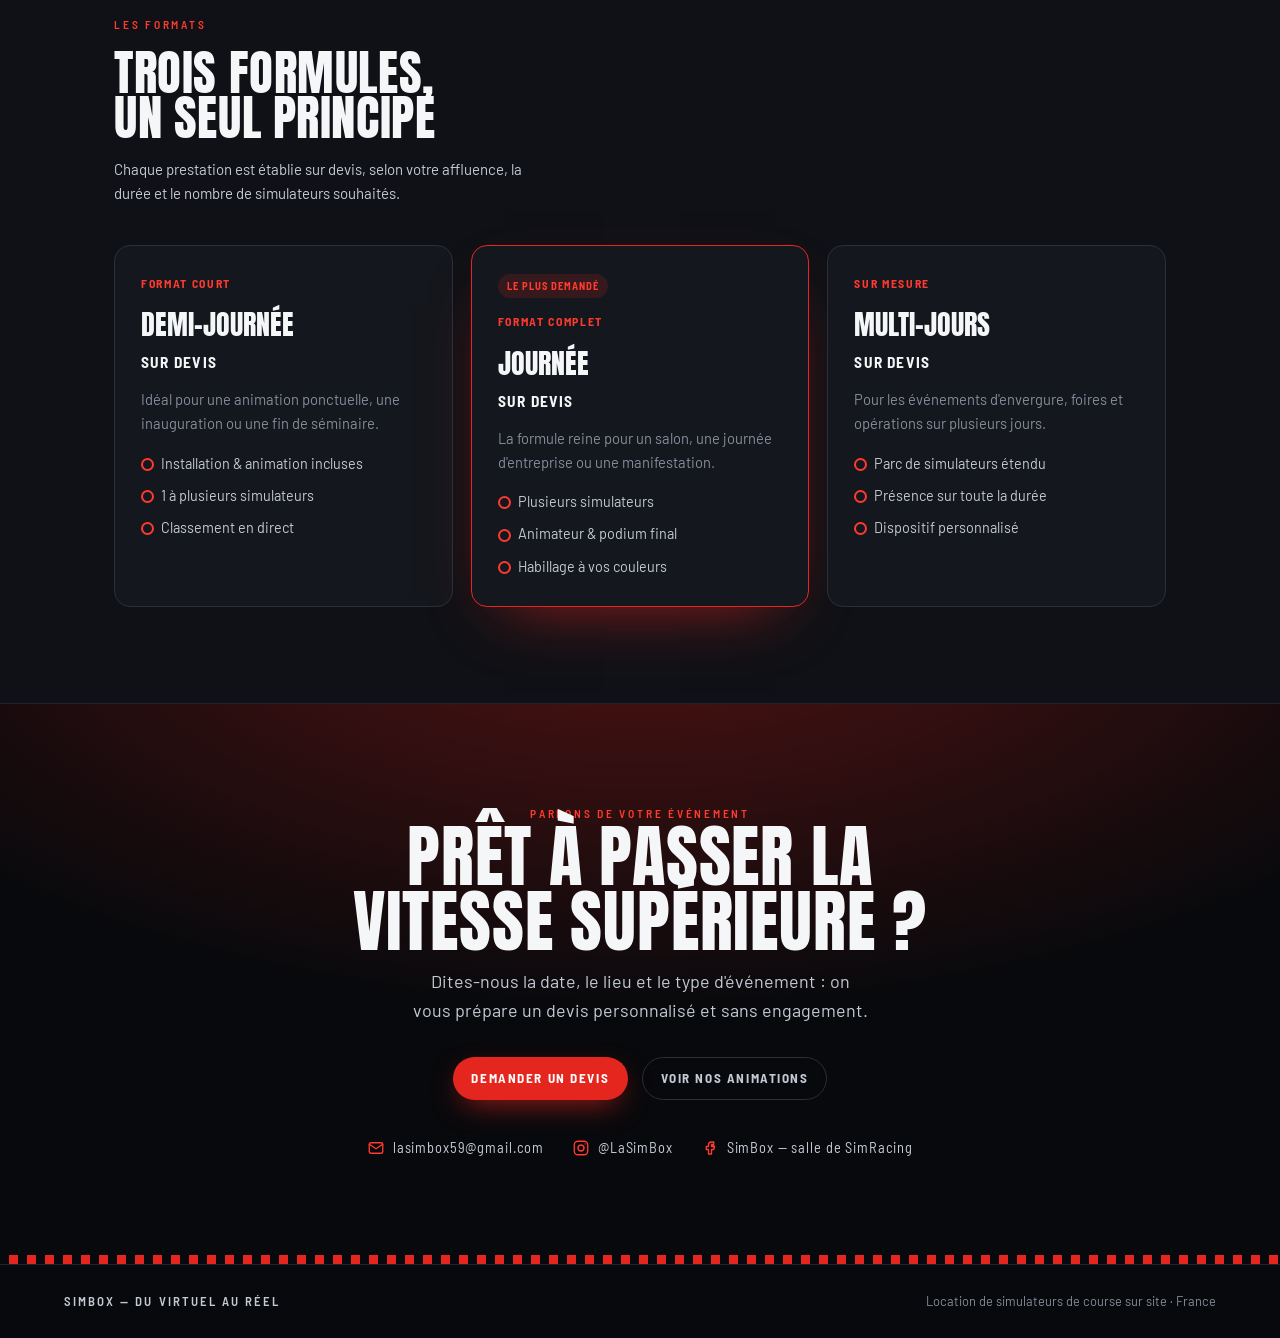
==== commit 00e82fb5: "Mise à jour du site" ====
--- a/location-simulateurs.html
+++ b/location-simulateurs.html
@@ -343,6 +343,7 @@
         <div class="hero-cta rise d4">
           <a class="btn btn-red" href="#devis">Obtenir un devis</a>
           <a class="btn btn-ghost" href="#concept">Découvrir le concept</a>
+          <a class="btn btn-ghost" href="assets/docs/simbox-location-de-simulateurs.pdf" target="_blank" rel="noopener">Télécharger la plaquette</a>
         </div>
         <div class="hero-meta rise d5">
           <span><span class="dot"></span> <b>Installation</b> clé en main</span>
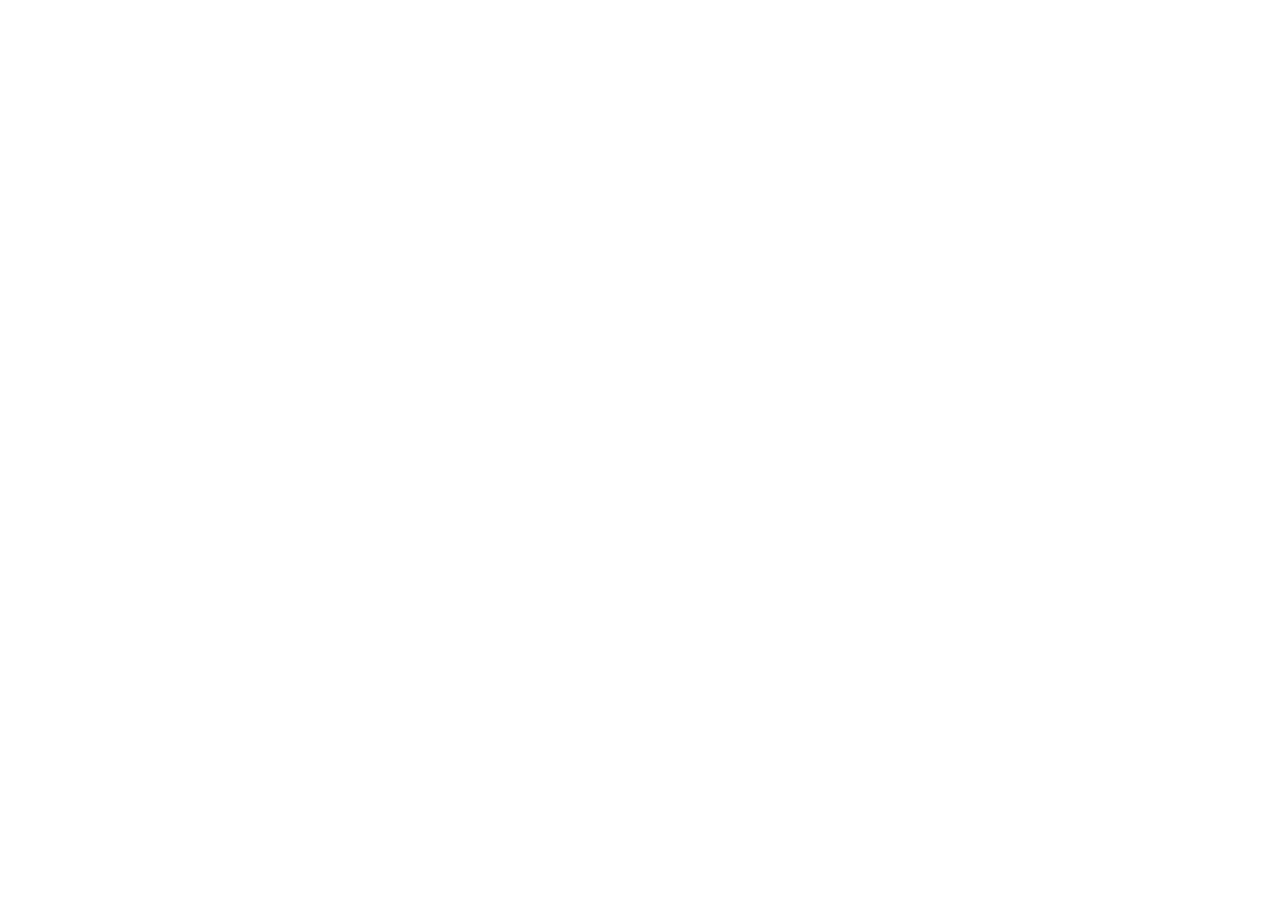
==== commit 166c1db9: "Update print statement from 'Hello' to 'Goodbye'" ====
--- a/location-simulateurs.html
+++ b/location-simulateurs.html
@@ -1,664 +1,16 @@
-<!doctype html><html><head><meta charset=utf8><meta name=viewport content="width=device-width,initial-scale=1,viewport-fit=cover"><style>:root{color-scheme:light;box-sizing:border-box;padding-top:env(safe-area-inset-top,0px);padding-bottom:env(safe-area-inset-bottom,0px)}html{scroll-padding-top:env(safe-area-inset-top,0px)}body{margin:0;padding:0;font:14px -apple-system,BlinkMacSystemFont,sans-serif;background:#faf9f5;color:#141413}img{max-width:100%}[hidden]:not([hidden=until-found i]){display:none!important}</style></head><body>
-<title>SimBox · Location de simulateurs</title>
-<link rel="preconnect" href="https://fonts.googleapis.com">
-<link rel="preconnect" href="https://fonts.gstatic.com" crossorigin>
-<link rel="stylesheet" href="https://fonts.googleapis.com/css2?family=Anton&family=Barlow:ital,wght@0,400;0,500;0,600;0,700;1,600;1,700&family=Barlow+Semi+Condensed:wght@500;600;700&display=swap">
-<style>
-  :root{
-    --asphalt:#08090c;
-    --asphalt-2:#0f1116;
-    --panel:#14171d;
-    --panel-2:#1a1e26;
-    --line:#2a2f3a;
-    --line-soft:#20242d;
-    --ink:#f5f6f8;
-    --ink-2:#c4cad4;
-    --muted:#858d9c;
-    --red:#e5261f;
-    --red-2:#ff3a2e;
-    --red-3:#ff6a4d;
-    --amber:#ffb020;
-    --gutter:clamp(18px,5vw,64px);
-    --maxw:1180px;
-    color-scheme:dark;
-  }
-  *{box-sizing:border-box}
-  body{
-    margin:0;background:var(--asphalt);color:var(--ink);
-    font-family:"Barlow",system-ui,-apple-system,Segoe UI,Roboto,sans-serif;
-    font-size:clamp(15px,1.05vw,17px);line-height:1.6;
-    -webkit-font-smoothing:antialiased;overflow-x:hidden;
-  }
-  h1,h2,h3{margin:0;text-wrap:balance;font-weight:400}
-  .display{font-family:"Anton",Impact,"Barlow",sans-serif;letter-spacing:.012em;line-height:.94;text-transform:uppercase}
-  p{margin:0}a{color:inherit}
-  .eyebrow{font-family:"Barlow Semi Condensed",sans-serif;text-transform:uppercase;
-    letter-spacing:.24em;font-weight:600;font-size:.72rem;color:var(--red-2)}
-  .wrap{max-width:var(--maxw);margin:0 auto;padding-inline:var(--gutter)}
-  section{padding-block:clamp(58px,7.5vw,112px);position:relative}
-
-  .btn{display:inline-flex;align-items:center;gap:.55em;font-family:"Barlow Semi Condensed",sans-serif;
-    text-transform:uppercase;letter-spacing:.12em;font-weight:700;font-size:.82rem;
-    padding:.78em 1.35em;border-radius:999px;border:1px solid transparent;text-decoration:none;
-    cursor:pointer;transition:transform .16s ease,background .16s ease,box-shadow .16s ease,border-color .16s}
-  .btn-red{background:var(--red);color:#fff;box-shadow:0 10px 30px -10px rgba(229,38,31,.85)}
-  .btn-red:hover{background:var(--red-2);transform:translateY(-2px);box-shadow:0 16px 40px -12px rgba(255,58,46,.9)}
-  .btn-ghost{border-color:var(--line);color:var(--ink-2);backdrop-filter:blur(4px)}
-  .btn-ghost:hover{border-color:var(--red-2);color:var(--ink)}
-
-  /* ---- checker ---- */
-  .checker{height:9px;width:100%;position:relative;z-index:2;
-    background:repeating-conic-gradient(var(--red) 0 25%, #08090c 0 50%) 0 0/18px 18px}
-
-  /* ---- topbar ---- */
-  .topbar{position:sticky;top:env(safe-area-inset-top,0px);z-index:40;
-    background:rgba(8,9,12,.78);backdrop-filter:blur(12px);border-bottom:1px solid var(--line-soft)}
-  .topbar .row{display:flex;align-items:center;justify-content:space-between;gap:16px;
-    max-width:var(--maxw);margin:0 auto;padding:13px var(--gutter)}
-  .brand{display:flex;align-items:center;gap:11px;font-family:"Barlow Semi Condensed",sans-serif;
-    text-transform:uppercase;letter-spacing:.14em;font-weight:700;font-size:.95rem}
-  .brand .mark{width:32px;height:32px;flex:0 0 auto}
-  .brand small{display:block;color:var(--muted);letter-spacing:.2em;font-size:.6rem;font-weight:600}
-  .topbar .btn{padding:.62em 1.15em}
-
-  /* ---- HERO ---- */
-  .hero{position:relative;overflow:hidden;border-bottom:1px solid var(--line-soft);
-    background:radial-gradient(130% 100% at 78% -15%,rgba(229,38,31,.28),transparent 52%),var(--asphalt)}
-  #speed{position:absolute;inset:0;width:100%;height:100%;z-index:0;opacity:.9}
-  .hero-veil{position:absolute;inset:0;z-index:1;pointer-events:none;
-    background:linear-gradient(180deg,rgba(8,9,12,.35),rgba(8,9,12,.15) 40%,var(--asphalt) 96%)}
-  .hero .wrap{position:relative;z-index:2;padding-block:clamp(58px,9vw,120px)}
-  .hero-grid{display:grid;grid-template-columns:1.12fr .88fr;gap:clamp(28px,5vw,60px);align-items:center}
-  .hero h1{font-size:clamp(3rem,8.2vw,7rem);margin:.3em 0 .12em}
-  .hero h1 .out{-webkit-text-stroke:2px var(--ink);color:transparent;text-stroke:2px var(--ink)}
-  .hero h1 .flare{color:var(--red-2);text-shadow:0 0 40px rgba(255,58,46,.55)}
-  .lede{color:var(--ink-2);font-size:clamp(1.05rem,1.5vw,1.3rem);max-width:44ch;margin-top:.5em}
-  .hero-cta{display:flex;flex-wrap:wrap;gap:12px;margin-top:30px}
-  .hero-meta{display:flex;flex-wrap:wrap;gap:10px 22px;margin-top:30px;
-    font-family:"Barlow Semi Condensed",sans-serif;text-transform:uppercase;letter-spacing:.1em;
-    font-size:.76rem;color:var(--muted);font-weight:600}
-  .hero-meta span{display:inline-flex;align-items:center;gap:.5em}
-  .hero-meta b{color:var(--ink)}
-  .dot{width:6px;height:6px;border-radius:50%;background:var(--red);box-shadow:0 0 10px var(--red)}
-
-  /* animated intro */
-  .rise{opacity:0;transform:translateY(16px);animation:rise .7s cubic-bezier(.2,.7,.2,1) forwards}
-  .rise.d1{animation-delay:.06s}.rise.d2{animation-delay:.14s}.rise.d3{animation-delay:.22s}
-  .rise.d4{animation-delay:.3s}.rise.d5{animation-delay:.38s}
-  @keyframes rise{to{opacity:1;transform:none}}
-
-  /* dashboard gauge card */
-  .dash{position:relative;border-radius:22px;overflow:hidden;border:1px solid var(--line);
-    background:linear-gradient(165deg,var(--panel),#0b0d11);box-shadow:0 50px 90px -45px #000;
-    padding:26px 26px 22px}
-  .dash-top{display:flex;justify-content:space-between;align-items:center;
-    font-family:"Barlow Semi Condensed",sans-serif;text-transform:uppercase;letter-spacing:.12em;
-    font-size:.68rem;color:var(--muted);font-weight:600}
-  .dash-top .rec{display:inline-flex;align-items:center;gap:.5em;color:var(--red-2)}
-  .dash-top .rec i{width:8px;height:8px;border-radius:50%;background:var(--red-2);
-    box-shadow:0 0 10px var(--red-2);animation:blink 1.1s steps(1) infinite}
-  @keyframes blink{50%{opacity:.25}}
-  .gauge{position:relative;margin:6px auto 2px;width:100%;max-width:330px}
-  .gauge svg{width:100%;height:auto;display:block;overflow:visible}
-  .needle{transform-box:fill-box;transform-origin:50% 92%;
-    animation:sweep 2.4s cubic-bezier(.5,0,.15,1) .35s both}
-  @keyframes sweep{0%{transform:rotate(-96deg)}55%{transform:rotate(64deg)}70%{transform:rotate(40deg)}100%{transform:rotate(52deg)}}
-  .kmh{font-family:"Anton",sans-serif;font-size:2.7rem;text-align:center;line-height:.9;margin-top:-8px}
-  .kmh span{font-family:"Barlow Semi Condensed",sans-serif;font-size:.8rem;color:var(--muted);
-    letter-spacing:.2em;display:block;margin-top:4px;font-weight:600}
-  .dash-row{display:flex;justify-content:space-between;gap:10px;margin-top:16px;
-    border-top:1px solid var(--line-soft);padding-top:14px}
-  .dash-cell{flex:1;text-align:center}
-  .dash-cell b{display:block;font-family:"Barlow Semi Condensed",sans-serif;letter-spacing:.05em;
-    font-size:1.15rem;color:var(--ink);font-variant-numeric:tabular-nums}
-  .dash-cell small{color:var(--muted);font-size:.62rem;text-transform:uppercase;letter-spacing:.16em;font-weight:600}
-  .dash-cell.chrono b{color:var(--red-2)}
-
-  /* ---- hero photo ---- */
-  .hero-shot{margin:0;position:relative;border-radius:22px;overflow:hidden;border:1px solid var(--line);
-    box-shadow:0 50px 90px -45px #000;aspect-ratio:4/3}
-  .hero-shot img{position:absolute;inset:0;width:100%;height:100%;object-fit:cover;display:block}
-  .hero-shot::after{content:"";position:absolute;inset:0;
-    background:linear-gradient(180deg,rgba(8,9,12,.05) 40%,rgba(8,9,12,.7));pointer-events:none}
-  .shot-chip{position:absolute;left:14px;bottom:14px;z-index:2;display:inline-flex;align-items:center;gap:11px;
-    background:rgba(8,9,12,.62);backdrop-filter:blur(8px);border:1px solid rgba(255,255,255,.12);
-    border-radius:999px;padding:.5em .95em;
-    font-family:"Barlow Semi Condensed",sans-serif;text-transform:uppercase;letter-spacing:.1em;
-    font-size:.74rem;font-weight:700;color:var(--ink)}
-  .shot-chip .rec{display:inline-flex;align-items:center;gap:.5em;color:var(--red-2)}
-  .shot-chip .rec i{width:7px;height:7px;border-radius:50%;background:var(--red-2);
-    box-shadow:0 0 10px var(--red-2);animation:blink 1.1s steps(1) infinite}
-  .shot-chip b{color:var(--red-2);font-variant-numeric:tabular-nums}
-  .chip-sep{width:1px;height:12px;background:rgba(255,255,255,.22)}
-
-  /* ---- gallery (masonry) ---- */
-  .gallery{background:var(--asphalt-2);border-block:1px solid var(--line-soft)}
-  .gal-grid{column-count:3;column-gap:14px;margin-top:40px}
-  .gal{position:relative;overflow:hidden;border-radius:14px;border:1px solid var(--line-soft);
-    margin:0 0 14px;break-inside:avoid;display:block}
-  .gal img{width:100%;height:auto;display:block;transition:transform .5s ease}
-  .gal:hover img{transform:scale(1.05)}
-  .gal figcaption{position:absolute;left:0;right:0;bottom:0;padding:30px 15px 12px;
-    background:linear-gradient(180deg,transparent,rgba(8,9,12,.88));
-    font-family:"Barlow Semi Condensed",sans-serif;text-transform:uppercase;letter-spacing:.07em;
-    font-size:.76rem;font-weight:700;color:var(--ink)}
-  .gal figcaption small{display:block;color:var(--red-2);letter-spacing:.12em;font-size:.66rem;margin-bottom:2px}
-  @media (max-width:820px){.gal-grid{column-count:2}}
-  @media (max-width:460px){.gal-grid{column-count:1}}
-
-  /* ---- references ---- */
-  .refs{border-top:1px solid var(--line-soft)}
-  .ref-lead{display:grid;grid-template-columns:1.1fr .9fr;gap:clamp(24px,4vw,54px);align-items:center}
-  .ref-hero{background:linear-gradient(160deg,var(--panel),#0b0d11);border:1px solid var(--line);
-    border-radius:18px;padding:clamp(26px,3.4vw,40px);text-align:center}
-  .ref-hero .big{font-family:"Anton",sans-serif;font-size:clamp(3.2rem,7vw,5.4rem);color:var(--red-2);line-height:.9}
-  .ref-hero .lab{font-family:"Barlow Semi Condensed",sans-serif;text-transform:uppercase;
-    letter-spacing:.12em;color:var(--ink-2);font-weight:600;margin-top:10px;font-size:.9rem}
-  .ref-list{display:flex;flex-direction:column;margin-top:8px}
-  .ref{display:flex;gap:16px;align-items:baseline;padding:18px 0;border-top:1px solid var(--line-soft)}
-  .ref:last-child{border-bottom:1px solid var(--line-soft)}
-  .ref .cli{font-family:"Barlow Semi Condensed",sans-serif;text-transform:uppercase;letter-spacing:.04em;
-    font-weight:700;font-size:1.05rem;color:var(--ink);min-width:38%;}
-  .ref .desc{color:var(--muted);font-size:.92rem}
-  @media (max-width:720px){.ref-lead{grid-template-columns:1fr}.ref{flex-direction:column;gap:2px}.ref .cli{min-width:0}}
-
-  /* ---- marquee ---- */
-  .ribbon{background:var(--red);color:#fff;overflow:hidden;white-space:nowrap;
-    border-block:1px solid rgba(0,0,0,.25);position:relative;z-index:3}
-  .ribbon .track{display:inline-flex;align-items:center;gap:34px;padding:12px 0;
-    font-family:"Barlow Semi Condensed",sans-serif;text-transform:uppercase;letter-spacing:.14em;
-    font-weight:700;font-size:.86rem;animation:slide 26s linear infinite;will-change:transform}
-  .ribbon .track span{display:inline-flex;align-items:center;gap:34px}
-  .ribbon .track b{opacity:.55;font-weight:700}
-  @keyframes slide{to{transform:translateX(-50%)}}
-
-  /* ---- section head ---- */
-  .sec-head{max-width:62ch}
-  .sec-head h2{font-size:clamp(1.95rem,3.8vw,3.1rem);margin:.3em 0 .32em}
-  .sec-head p{color:var(--ink-2);max-width:54ch}
-
-  /* ---- stats band ---- */
-  .stats{background:var(--asphalt-2);border-block:1px solid var(--line-soft)}
-  .stats .wrap{display:grid;grid-template-columns:repeat(4,1fr);gap:18px}
-  .stat{text-align:center;padding:8px 4px}
-  .stat .big{font-family:"Anton",sans-serif;font-size:clamp(2.6rem,5.5vw,4rem);line-height:.9;
-    color:var(--ink);font-variant-numeric:tabular-nums}
-  .stat .big em{font-style:normal;color:var(--red-2)}
-  .stat .lab{font-family:"Barlow Semi Condensed",sans-serif;text-transform:uppercase;
-    letter-spacing:.14em;font-size:.72rem;color:var(--muted);font-weight:600;margin-top:8px}
-
-  /* ---- concept ---- */
-  .three{display:grid;grid-template-columns:repeat(3,1fr);gap:18px;margin-top:40px}
-  .kv{background:var(--panel);border:1px solid var(--line-soft);border-radius:14px;padding:24px;
-    transition:transform .18s ease,border-color .18s ease,box-shadow .18s ease}
-  .kv:hover{transform:translateY(-4px);border-color:var(--red);box-shadow:0 24px 50px -30px rgba(229,38,31,.6)}
-  .kv .n{font-family:"Anton",sans-serif;font-size:2.2rem;color:var(--red-2);line-height:1}
-  .kv h3{font-family:"Barlow Semi Condensed",sans-serif;text-transform:uppercase;letter-spacing:.06em;
-    font-weight:700;font-size:1.05rem;margin:.5em 0 .3em}
-  .kv p{color:var(--muted);font-size:.95rem}
-
-  /* ---- audiences ---- */
-  .aud{display:grid;grid-template-columns:repeat(3,1fr);gap:18px;margin-top:42px}
-  .aud-card{position:relative;background:linear-gradient(180deg,var(--panel),var(--panel-2));
-    border:1px solid var(--line);border-radius:16px;padding:28px 24px;overflow:hidden;
-    transition:transform .18s ease,box-shadow .18s ease}
-  .aud-card::before{content:"";position:absolute;left:0;top:0;bottom:0;width:4px;background:var(--red);
-    transition:width .18s ease}
-  .aud-card:hover{transform:translateY(-5px);box-shadow:0 30px 60px -34px #000}
-  .aud-card:hover::before{width:7px}
-  .aud-card .ic{width:42px;height:42px;color:var(--red-2);margin-bottom:16px}
-  .aud-card h3{font-family:"Barlow Semi Condensed",sans-serif;text-transform:uppercase;letter-spacing:.05em;
-    font-weight:700;font-size:1.24rem;margin-bottom:.4em}
-  .aud-card p{color:var(--ink-2);font-size:.96rem}
-  .aud-card ul{list-style:none;padding:0;margin:16px 0 0;display:flex;flex-direction:column;gap:8px}
-  .aud-card li{position:relative;padding-left:18px;color:var(--muted);font-size:.9rem}
-  .aud-card li::before{content:"";position:absolute;left:0;top:.62em;width:8px;height:2px;background:var(--red-2)}
-
-  /* ---- included ---- */
-  .incl{background:var(--asphalt-2);border-block:1px solid var(--line-soft)}
-  .incl-grid{display:grid;grid-template-columns:repeat(2,1fr);gap:14px 18px;margin-top:40px}
-  .feat{display:flex;gap:15px;background:var(--panel);border:1px solid var(--line-soft);border-radius:12px;
-    padding:20px 22px;transition:transform .16s ease,border-color .16s ease}
-  .feat:hover{transform:translateX(4px);border-color:var(--line)}
-  .feat .ic{flex:0 0 auto;width:27px;height:27px;color:var(--red-2);margin-top:2px}
-  .feat h3{font-weight:700;font-size:1.04rem;margin-bottom:.15em}
-  .feat p{color:var(--muted);font-size:.9rem}
-
-  /* ---- steps ---- */
-  .steps{counter-reset:step;display:grid;grid-template-columns:repeat(5,1fr);gap:0;margin-top:46px;position:relative}
-  .steps::before{content:"";position:absolute;left:6%;right:6%;top:34px;height:2px;
-    background:linear-gradient(90deg,var(--line),var(--red),var(--line));opacity:.5}
-  .step{position:relative;padding:0 14px;text-align:center}
-  .step .num{width:52px;height:52px;margin:0 auto 14px;border-radius:50%;background:var(--panel);
-    border:2px solid var(--red);display:grid;place-items:center;position:relative;z-index:1;
-    font-family:"Anton",sans-serif;font-size:1.4rem;color:var(--red-2);
-    box-shadow:0 0 0 6px var(--asphalt)}
-  .step h3{font-family:"Barlow Semi Condensed",sans-serif;text-transform:uppercase;letter-spacing:.05em;
-    font-weight:700;font-size:1rem;margin-bottom:.3em}
-  .step p{color:var(--muted);font-size:.86rem;max-width:22ch;margin:0 auto}
-
-  /* ---- why ---- */
-  .why-grid{display:grid;grid-template-columns:1fr 1fr;gap:clamp(24px,4vw,54px);align-items:start;margin-top:8px}
-  .why-list{display:flex;flex-direction:column;margin-top:26px}
-  .why-item{display:flex;gap:16px;padding:20px 0;border-top:1px solid var(--line-soft)}
-  .why-item:last-child{border-bottom:1px solid var(--line-soft)}
-  .why-item .b{font-family:"Anton",sans-serif;color:var(--red-2);font-size:1.2rem;min-width:34px}
-  .why-item h3{font-weight:700;font-size:1.06rem;margin-bottom:.1em}
-  .why-item p{color:var(--muted);font-size:.94rem}
-  .quote{background:linear-gradient(165deg,var(--panel),#0b0d11);border:1px solid var(--line);
-    border-radius:18px;padding:clamp(26px,3.5vw,42px);position:relative;overflow:hidden}
-  .quote::after{content:"";position:absolute;right:-40px;bottom:-40px;width:160px;height:160px;
-    background:radial-gradient(circle,rgba(229,38,31,.35),transparent 70%)}
-  .quote .q{font-family:"Anton",sans-serif;color:var(--red);font-size:3.6rem;line-height:.6;opacity:.55}
-  .quote blockquote{margin:.4em 0 0;font-size:clamp(1.3rem,2.1vw,1.7rem);line-height:1.3;position:relative;z-index:1}
-  .quote cite{display:block;margin-top:20px;font-style:normal;color:var(--muted);
-    font-family:"Barlow Semi Condensed",sans-serif;text-transform:uppercase;letter-spacing:.12em;
-    font-size:.76rem;font-weight:600}
-
-  /* ---- formats ---- */
-  .formats{background:var(--asphalt-2);border-top:1px solid var(--line-soft)}
-  .fmt-grid{display:grid;grid-template-columns:repeat(3,1fr);gap:18px;margin-top:40px}
-  .fmt{background:var(--panel);border:1px solid var(--line);border-radius:16px;padding:28px 26px;
-    display:flex;flex-direction:column;transition:transform .18s ease,box-shadow .18s ease}
-  .fmt:hover{transform:translateY(-5px);box-shadow:0 30px 60px -34px #000}
-  .fmt.hot{border-color:var(--red);box-shadow:0 26px 64px -34px rgba(229,38,31,.75)}
-  .fmt .lab{font-family:"Barlow Semi Condensed",sans-serif;text-transform:uppercase;letter-spacing:.14em;
-    font-weight:700;font-size:.74rem;color:var(--red-2)}
-  .fmt h3{font-family:"Anton",sans-serif;font-size:1.75rem;margin:.35em 0 .1em;text-transform:uppercase}
-  .fmt .price{font-family:"Barlow Semi Condensed",sans-serif;text-transform:uppercase;letter-spacing:.08em;
-    color:var(--ink);font-weight:700;font-size:.96rem;margin-bottom:14px}
-  .fmt p{color:var(--muted);font-size:.92rem}
-  .fmt ul{list-style:none;padding:0;margin:16px 0 0;display:flex;flex-direction:column;gap:9px}
-  .fmt li{position:relative;padding-left:20px;color:var(--ink-2);font-size:.9rem}
-  .fmt li::before{content:"";position:absolute;left:0;top:.42em;width:9px;height:9px;
-    border:2px solid var(--red-2);border-radius:50%}
-  .badge{align-self:flex-start;background:rgba(229,38,31,.16);color:var(--red-2);
-    font-family:"Barlow Semi Condensed",sans-serif;text-transform:uppercase;letter-spacing:.1em;
-    font-weight:700;font-size:.66rem;padding:.38em .85em;border-radius:999px;margin-bottom:14px}
-
-  /* ---- cta ---- */
-  .cta{background:radial-gradient(120% 130% at 50% -20%,rgba(229,38,31,.34),transparent 58%),var(--asphalt);
-    border-top:1px solid var(--line-soft);text-align:center;overflow:hidden}
-  .cta h2{font-size:clamp(2.3rem,5.4vw,4.4rem);margin-bottom:.2em}
-  .cta p{color:var(--ink-2);max-width:46ch;margin:0 auto;font-size:1.12rem}
-  .cta-actions{display:flex;flex-wrap:wrap;gap:14px;justify-content:center;margin-top:32px}
-  .contact-row{display:flex;flex-wrap:wrap;gap:12px 28px;justify-content:center;margin-top:36px;
-    font-family:"Barlow Semi Condensed",sans-serif;letter-spacing:.06em;font-size:.9rem;color:var(--ink-2)}
-  .contact-row a{display:inline-flex;align-items:center;gap:.55em;text-decoration:none;color:var(--ink-2);transition:color .15s}
-  .contact-row a:hover{color:var(--red-2)}
-  .contact-row .ic{width:18px;height:18px;color:var(--red-2)}
-
-  footer{border-top:1px solid var(--line-soft);padding:26px var(--gutter);display:flex;flex-wrap:wrap;
-    gap:8px 18px;align-items:center;justify-content:space-between;color:var(--muted);font-size:.8rem}
-  footer .slogan{font-family:"Barlow Semi Condensed",sans-serif;text-transform:uppercase;
-    letter-spacing:.16em;color:var(--ink-2);font-weight:600}
-
-  @media (max-width:900px){
-    .hero-grid{grid-template-columns:1fr}.dash{order:-1;max-width:420px;margin:0 auto}
-    .three,.aud,.fmt-grid{grid-template-columns:1fr 1fr}
-    .stats .wrap{grid-template-columns:1fr 1fr;gap:26px 18px}
-    .why-grid{grid-template-columns:1fr}.incl-grid{grid-template-columns:1fr}
-    .steps{grid-template-columns:1fr 1fr;gap:30px 0}.steps::before{display:none}
-  }
-  @media (max-width:560px){
-    .three,.aud,.fmt-grid,.steps{grid-template-columns:1fr}
-    .topbar .brand small{display:none}
-  }
-  @media (prefers-reduced-motion:reduce){
-    *{animation:none!important;transition:none!important;scroll-behavior:auto!important}
-    .rise{opacity:1;transform:none}
-    .needle{transform:rotate(52deg)}
-  }
-  :focus-visible{outline:2px solid var(--red-2);outline-offset:3px;border-radius:4px}
-  html{scroll-behavior:smooth;overflow-x:clip}
-</style>
-
-<div class="checker" aria-hidden="true"></div>
-
-<header class="topbar">
-  <div class="row">
-    <a class="brand" href="index.html" style="text-decoration:none">
-      <svg class="mark" viewBox="0 0 40 40" fill="none" aria-hidden="true">
-        <rect x="1" y="1" width="38" height="38" rx="9" fill="#14171d" stroke="#2a2f3a"/>
-        <path d="M11 27l6-14h4l-3.5 8h3.5l-6 6z" fill="#ff3a2e"/>
-        <path d="M22 27l6-14h1.5l-6 14z" fill="#f5f6f8"/>
-      </svg>
-      <span>SimBox<small>Simulation automobile</small></span>
-    </a>
-    <a class="btn btn-red" href="#devis">Demander un devis</a>
-  </div>
-</header>
-
-<section class="hero">
-  <canvas id="speed" aria-hidden="true"></canvas>
-  <div class="hero-veil" aria-hidden="true"></div>
-  <div class="wrap">
-    <div class="hero-grid">
-      <div>
-        <span class="eyebrow rise d1">Location de simulateurs · Sur votre site</span>
-        <h1 class="display"><span class="rise d1">Passez la</span><br><span class="out rise d2">ligne&nbsp;</span><span class="flare rise d3">droite.</span></h1>
-        <p class="lede rise d3">SimBox déploie ses simulateurs de course professionnels
-          là où vous êtes — séminaire, salon, portes ouvertes ou événement de collectivité.
-          Une animation clé en main, du montage au podium.</p>
-        <div class="hero-cta rise d4">
-          <a class="btn btn-red" href="#devis">Obtenir un devis</a>
-          <a class="btn btn-ghost" href="#concept">Découvrir le concept</a>
-          <a class="btn btn-ghost" href="assets/docs/simbox-location-de-simulateurs.pdf" target="_blank" rel="noopener">Télécharger la plaquette</a>
-        </div>
-        <div class="hero-meta rise d5">
-          <span><span class="dot"></span> <b>Installation</b> clé en main</span>
-          <span><span class="dot"></span> <b>Animateur</b> inclus</span>
-          <span><span class="dot"></span> <b>Tout public</b>, sans permis</span>
-        </div>
-      </div>
-
-      <figure class="hero-shot rise d3">
-        <img src="assets/img/location/photo-00.jpg" alt="Animation SimBox lors d'un événement : pilote au volant du simulateur devant le public">
-        <figcaption class="shot-chip">
-          <span class="rec"><i></i> Live</span>
-          <span class="chip-sep"></span>
-          <b id="lapNow">0:00.0</b>
-          <span class="chip-sep"></span>
-          <span><span id="kmhVal">0</span> km/h</span>
-        </figcaption>
-      </figure>
-    </div>
-  </div>
-</section>
-
-<div class="ribbon" aria-hidden="true">
-  <div class="track">
-    <span>Le Mans <b>/</b> Spa-Francorchamps <b>/</b> Monza <b>/</b> Nürburgring <b>/</b> Silverstone <b>/</b> Suzuka <b>/</b> Circuit Paul Ricard <b>/</b> Interlagos <b>/</b> </span>
-    <span>Le Mans <b>/</b> Spa-Francorchamps <b>/</b> Monza <b>/</b> Nürburgring <b>/</b> Silverstone <b>/</b> Suzuka <b>/</b> Circuit Paul Ricard <b>/</b> Interlagos <b>/</b> </span>
-  </div>
-</div>
-
-<section class="stats">
-  <div class="wrap">
-    <div class="stat"><div class="big" data-count="300">0</div><div class="lab">km/h à portée de volant</div></div>
-    <div class="stat"><div class="big" data-count="20" data-suffix="+">0</div><div class="lab">circuits mythiques</div></div>
-    <div class="stat"><div class="big"><em>0</em></div><div class="lab">risque, 100 % sensations</div></div>
-    <div class="stat"><div class="big" data-count="7" data-prefix="dès ">0</div><div class="lab">ans, sans permis</div></div>
-  </div>
-</section>
-
-<section id="concept">
-  <div class="wrap">
-    <div class="sec-head">
-      <span class="eyebrow">Le concept</span>
-      <h2 class="display">Du virtuel au réel, partout</h2>
-      <p>Pas besoin de venir jusqu'à la salle : nous amenons l'expérience du SimRacing
-        directement sur votre lieu. Vos invités s'installent dans un vrai baquet de course,
-        prennent le volant et enchaînent les tours sur les plus grands circuits — sensations
-        garanties, sans le moindre risque.</p>
-    </div>
-    <div class="three">
-      <div class="kv"><div class="n">01</div><h3>On vient à vous</h3><p>Transport, montage et réglages entièrement pris en charge. Vous prévoyez l'espace et l'électricité, on s'occupe du reste.</p></div>
-      <div class="kv"><div class="n">02</div><h3>Matériel professionnel</h3><p>Simulateurs à retour de force, baquets, écrans immersifs et pédaliers dignes de la compétition.</p></div>
-      <div class="kv"><div class="n">03</div><h3>Animation comprise</h3><p>Un animateur gère les sessions, le chrono et l'ambiance pour que tout le monde puisse piloter.</p></div>
-    </div>
-  </div>
-</section>
-
-<section id="pour-qui" style="background:var(--asphalt-2);border-block:1px solid var(--line-soft)">
-  <div class="wrap">
-    <div class="sec-head">
-      <span class="eyebrow">Pour qui</span>
-      <h2 class="display">Une animation qui s'adapte</h2>
-      <p>Le même savoir-faire, décliné selon votre contexte et votre public.</p>
-    </div>
-    <div class="aud">
-      <article class="aud-card">
-        <svg class="ic" viewBox="0 0 24 24" fill="none" stroke="currentColor" stroke-width="1.8" stroke-linecap="round" stroke-linejoin="round" aria-hidden="true"><path d="M3 21h18M5 21V7l7-4 7 4v14M9 21v-4h6v4"/><path d="M9 10h.01M15 10h.01M9 14h.01M15 14h.01"/></svg>
-        <h3>Entreprises &amp; séminaires</h3>
-        <p>Un temps fort fédérateur pour vos équipes, entre challenge et convivialité.</p>
-        <ul><li>Team building &amp; cohésion</li><li>Séminaires &amp; conventions</li><li>Soirées, arbres de Noël</li><li>Classement inter-équipes</li></ul>
-      </article>
-      <article class="aud-card">
-        <svg class="ic" viewBox="0 0 24 24" fill="none" stroke="currentColor" stroke-width="1.8" stroke-linecap="round" stroke-linejoin="round" aria-hidden="true"><path d="M4 5h16v11H4z"/><path d="M2 20h20M8 16v4M16 16v4"/><path d="M8 9l3 2 5-4"/></svg>
-        <h3>Événements &amp; salons</h3>
-        <p>Un aimant à visiteurs pour dynamiser un stand ou une inauguration.</p>
-        <ul><li>Salons &amp; foires</li><li>Portes ouvertes, concessions</li><li>Animations commerciales</li><li>Habillage aux couleurs</li></ul>
-      </article>
-      <article class="aud-card">
-        <svg class="ic" viewBox="0 0 24 24" fill="none" stroke="currentColor" stroke-width="1.8" stroke-linecap="round" stroke-linejoin="round" aria-hidden="true"><circle cx="9" cy="8" r="3"/><circle cx="17" cy="9" r="2.3"/><path d="M3 20c0-3.3 2.7-5 6-5s6 1.7 6 5M15.5 20c0-2.4 1.4-3.7 3.5-3.7 1.6 0 2.9.8 3 3"/></svg>
-        <h3>Collectivités &amp; associations</h3>
-        <p>Une attraction tout public, sécurisée et intergénérationnelle.</p>
-        <ul><li>Fêtes de village, comités des fêtes</li><li>Manifestations sportives</li><li>Écoles &amp; centres de loisirs</li><li>Sensibilisation, esprit sportif</li></ul>
-      </article>
-    </div>
-  </div>
-</section>
-
-<section class="gallery" id="galerie">
-  <div class="wrap">
-    <div class="sec-head">
-      <span class="eyebrow">En images</span>
-      <h2 class="display">Le décor est planté</h2>
-      <p>De notre salle SimRacing aux animations en concession et en soirée d'entreprise — voilà ce que vivent vos invités.</p>
-    </div>
-    <div class="gal-grid">
-      <figure class="gal wide"><img src="assets/img/location/photo-01.jpg" alt="La salle SimBox avec ses simulateurs aux couleurs de la marque"><figcaption>Notre salle SimRacing</figcaption></figure>
-      <figure class="gal tall"><img src="assets/img/location/photo-02.jpg" alt="Simulateurs installés en concession automobile lors d'un événement"><figcaption>Animation sur site, en concession</figcaption></figure>
-      <figure class="gal tall"><img src="assets/img/location/photo-03.jpg" alt="Pilote en pleine session sur le simulateur lors d'une soirée"><figcaption>Sensations en direct</figcaption></figure>
-      <figure class="gal wide"><img src="assets/img/location/photo-04.jpg" alt="Baquets, volants à retour de force et écrans grand format"><figcaption>Matériel de compétition</figcaption></figure>
-      <figure class="gal"><img src="assets/img/location/photo-05.jpg" alt="Simulateurs installés en concession BMW pour des portes ouvertes"><figcaption><small>Groupe Lempereur</small>Portes ouvertes BMW</figcaption></figure>
-      <figure class="gal"><img src="assets/img/location/photo-06.jpg" alt="Soirée premium avec pilote en costume au Château de Prémesques"><figcaption><small>Château de Prémesques</small>Soirée premium Stellantis</figcaption></figure>
-      <figure class="gal"><img src="assets/img/location/photo-07.jpg" alt="Stand extérieur de simulateurs lors de portes ouvertes Peugeot"><figcaption><small>Concession Peugeot</small>Portes ouvertes &amp; mobilité</figcaption></figure>
-      <figure class="gal"><img src="assets/img/location/photo-08.jpg" alt="Simulateur devant une œuvre d'art chez GT-Collection Lille"><figcaption><small>GT-Collection Lille</small>Grand Prix F1 Live</figcaption></figure>
-      <figure class="gal"><img src="assets/img/location/photo-09.jpg" alt="Le couloir de la salle SimBox et ses simulateurs"><figcaption><small>Notre base</small>La salle SimBox</figcaption></figure>
-      <figure class="gal"><img src="assets/img/location/photo-10.jpg" alt="Simulateur installé en showroom automobile"><figcaption><small>Sur site</small>Installation en showroom</figcaption></figure>
-    </div>
-  </div>
-</section>
-
-<section class="refs" id="references">
-  <div class="wrap">
-    <div class="sec-head">
-      <span class="eyebrow">Ils nous ont fait confiance</span>
-      <h2 class="display">Des marques qui roulent avec nous</h2>
-      <p>Concessions, groupes automobiles et enseignes nous confient leurs événements. Quelques animations menées sur site.</p>
-    </div>
-    <div class="ref-lead">
-      <div class="ref-list">
-        <div class="ref"><span class="cli">Groupe Lempereur — BMW</span><span class="desc">Animation déployée dans 3 concessions BMW pour des portes ouvertes premium.</span></div>
-        <div class="ref"><span class="cli">Stellantis</span><span class="desc">Événement premium au Château de Prémesques, clients et partenaires.</span></div>
-        <div class="ref"><span class="cli">Sofida Auto — Décathlon Valenciennes</span><span class="desc">Week-end de la mobilité, 8 h d'animation continue sur 2 jours.</span></div>
-        <div class="ref"><span class="cli">Grand Nord Auto — Nieppe</span><span class="desc">Séminaire DEX sur 2 samedis, cohésion et engagement des équipes.</span></div>
-        <div class="ref"><span class="cli">GT-Collection Lille</span><span class="desc">Expérience « Grand Prix F1 Live » pour 40 invités privilégiés.</span></div>
-      </div>
-      <div class="ref-hero">
-        <div class="big">+20 000</div>
-        <div class="lab">visiteurs touchés sur un seul événement, en 2 jours</div>
-      </div>
-    </div>
-  </div>
-</section>
-
-<section class="incl" id="inclus">
-  <div class="wrap">
-    <div class="sec-head">
-      <span class="eyebrow">Ce qui est inclus</span>
-      <h2 class="display">Une prestation clé en main</h2>
-      <p>Tout est prévu pour que vous n'ayez rien à gérer le jour J.</p>
-    </div>
-    <div class="incl-grid">
-      <div class="feat"><svg class="ic" viewBox="0 0 24 24" fill="none" stroke="currentColor" stroke-width="1.8" stroke-linecap="round" stroke-linejoin="round" aria-hidden="true"><rect x="2" y="4" width="20" height="13" rx="2"/><path d="M8 21h8M12 17v4"/></svg><div><h3>Simulateurs immersifs</h3><p>Baquet, volant à retour de force, pédalier et écran(s) grand format pour des sensations réalistes.</p></div></div>
-      <div class="feat"><svg class="ic" viewBox="0 0 24 24" fill="none" stroke="currentColor" stroke-width="1.8" stroke-linecap="round" stroke-linejoin="round" aria-hidden="true"><path d="M12 3a4 4 0 0 1 4 4v3a4 4 0 0 1-8 0V7a4 4 0 0 1 4-4z"/><path d="M5 11a7 7 0 0 0 14 0M12 18v3M8 21h8"/></svg><div><h3>Animateur dédié</h3><p>Il accueille, briefe les pilotes, lance les runs et fait vivre la compétition au micro.</p></div></div>
-      <div class="feat"><svg class="ic" viewBox="0 0 24 24" fill="none" stroke="currentColor" stroke-width="1.8" stroke-linecap="round" stroke-linejoin="round" aria-hidden="true"><path d="M4 20V10M10 20V4M16 20v-7M22 20H2"/></svg><div><h3>Classement &amp; chrono live</h3><p>Temps au tour affichés en direct, tableau des meilleurs pilotes et podium en fin de journée.</p></div></div>
-      <div class="feat"><svg class="ic" viewBox="0 0 24 24" fill="none" stroke="currentColor" stroke-width="1.8" stroke-linecap="round" stroke-linejoin="round" aria-hidden="true"><path d="M12 2l2.4 5 5.6.8-4 4 1 5.6L12 20l-5 2.4 1-5.6-4-4 5.6-.8z"/></svg><div><h3>Habillage personnalisé</h3><p>Décor et interface aux couleurs de votre marque ou de votre événement, sur demande.</p></div></div>
-      <div class="feat"><svg class="ic" viewBox="0 0 24 24" fill="none" stroke="currentColor" stroke-width="1.8" stroke-linecap="round" stroke-linejoin="round" aria-hidden="true"><path d="M12 22s8-4 8-11V5l-8-3-8 3v6c0 7 8 11 8 11z"/><path d="M9 12l2 2 4-4"/></svg><div><h3>Sécurité totale</h3><p>Toutes les sensations de la piste, aucun danger. Accessible dès le plus jeune âge, sans permis.</p></div></div>
-      <div class="feat"><svg class="ic" viewBox="0 0 24 24" fill="none" stroke="currentColor" stroke-width="1.8" stroke-linecap="round" stroke-linejoin="round" aria-hidden="true"><circle cx="12" cy="12" r="9"/><path d="M12 7v5l3 2"/></svg><div><h3>Format modulable</h3><p>Nombre de simulateurs et durée ajustés à votre affluence et à votre planning.</p></div></div>
-    </div>
-  </div>
-</section>
-
-<section id="deroule">
-  <div class="wrap">
-    <div class="sec-head">
-      <span class="eyebrow">Le déroulé</span>
-      <h2 class="display">De la demande au podium</h2>
-      <p>Cinq étapes simples, du premier contact à la remise des prix.</p>
-    </div>
-    <div class="steps">
-      <div class="step"><div class="num">1</div><h3>Contact</h3><p>Vous nous décrivez votre événement, votre date et votre lieu.</p></div>
-      <div class="step"><div class="num">2</div><h3>Devis</h3><p>Une proposition sur mesure : simulateurs, durée, options.</p></div>
-      <div class="step"><div class="num">3</div><h3>Installation</h3><p>Nous montons et réglons tout avant l'arrivée du public.</p></div>
-      <div class="step"><div class="num">4</div><h3>Animation</h3><p>Sessions encadrées, ambiance et classement en direct.</p></div>
-      <div class="step"><div class="num">5</div><h3>Podium</h3><p>Remise des prix, démontage et repli sans effort pour vous.</p></div>
-    </div>
-  </div>
-</section>
-
-<section class="incl" id="pourquoi">
-  <div class="wrap">
-    <span class="eyebrow">Pourquoi SimBox</span>
-    <div class="why-grid">
-      <div>
-        <h2 class="display" style="font-size:clamp(1.95rem,3.8vw,3.1rem);margin:.3em 0 .1em">Des passionnés de la piste</h2>
-        <div class="why-list">
-          <div class="why-item"><div class="b">01</div><div><h3>L'expérience de la compétition</h3><p>Une équipe qui court réellement en karting et en endurance : le pilotage, on connaît de l'intérieur.</p></div></div>
-          <div class="why-item"><div class="b">02</div><div><h3>Immersion garantie</h3><p>Un matériel haut de gamme qui transforme n'importe quelle salle en circuit.</p></div></div>
-          <div class="why-item"><div class="b">03</div><div><h3>Accessible à tous</h3><p>Débutants comme initiés prennent le volant en quelques secondes et repartent avec le sourire.</p></div></div>
-          <div class="why-item"><div class="b">04</div><div><h3>Zéro contrainte pour vous</h3><p>De la logistique à l'animation, tout est géré. Vous profitez de l'événement avec vos invités.</p></div></div>
-        </div>
-      </div>
-      <div class="quote">
-        <div class="q">“</div>
-        <blockquote>Du virtuel au réel : on apporte l'adrénaline du sport automobile là où on ne l'attend pas.</blockquote>
-        <cite>SimBox — Salle de SimRacing</cite>
-      </div>
-    </div>
-  </div>
-</section>
-
-<section class="formats" id="formats">
-  <div class="wrap">
-    <div class="sec-head">
-      <span class="eyebrow">Les formats</span>
-      <h2 class="display">Trois formules, un seul principe</h2>
-      <p>Chaque prestation est établie sur devis, selon votre affluence, la durée et le nombre de simulateurs souhaités.</p>
-    </div>
-    <div class="fmt-grid">
-      <div class="fmt">
-        <span class="lab">Format court</span><h3>Demi-journée</h3><div class="price">Sur devis</div>
-        <p>Idéal pour une animation ponctuelle, une inauguration ou une fin de séminaire.</p>
-        <ul><li>Installation &amp; animation incluses</li><li>1 à plusieurs simulateurs</li><li>Classement en direct</li></ul>
-      </div>
-      <div class="fmt hot">
-        <span class="badge">Le plus demandé</span><span class="lab">Format complet</span><h3>Journée</h3><div class="price">Sur devis</div>
-        <p>La formule reine pour un salon, une journée d'entreprise ou une manifestation.</p>
-        <ul><li>Plusieurs simulateurs</li><li>Animateur &amp; podium final</li><li>Habillage à vos couleurs</li></ul>
-      </div>
-      <div class="fmt">
-        <span class="lab">Sur mesure</span><h3>Multi-jours</h3><div class="price">Sur devis</div>
-        <p>Pour les événements d'envergure, foires et opérations sur plusieurs jours.</p>
-        <ul><li>Parc de simulateurs étendu</li><li>Présence sur toute la durée</li><li>Dispositif personnalisé</li></ul>
-      </div>
-    </div>
-  </div>
-</section>
-
-<section class="cta" id="devis">
-  <div class="wrap">
-    <span class="eyebrow">Parlons de votre événement</span>
-    <h2 class="display">Prêt à passer la vitesse&nbsp;supérieure&nbsp;?</h2>
-    <p>Dites-nous la date, le lieu et le type d'événement : on vous prépare un devis personnalisé et sans engagement.</p>
-    <div class="cta-actions">
-      <a class="btn btn-red" href="mailto:lasimbox59@gmail.com?subject=Demande%20de%20devis%20-%20Location%20de%20simulateurs%20SimBox">Demander un devis</a>
-      <a class="btn btn-ghost" href="https://instagram.com/lasimbox" target="_blank" rel="noopener">Voir nos animations</a>
-    </div>
-    <div class="contact-row">
-      <a href="mailto:lasimbox59@gmail.com"><svg class="ic" viewBox="0 0 24 24" fill="none" stroke="currentColor" stroke-width="1.8" stroke-linecap="round" stroke-linejoin="round" aria-hidden="true"><rect x="3" y="5" width="18" height="14" rx="2"/><path d="m3 7 9 6 9-6"/></svg>lasimbox59@gmail.com</a>
-      <a href="https://instagram.com/lasimbox" target="_blank" rel="noopener"><svg class="ic" viewBox="0 0 24 24" fill="none" stroke="currentColor" stroke-width="1.8" stroke-linecap="round" stroke-linejoin="round" aria-hidden="true"><rect x="3" y="3" width="18" height="18" rx="5"/><circle cx="12" cy="12" r="4"/><path d="M17.5 6.5h.01"/></svg>@LaSimBox</a>
-      <a href="https://www.facebook.com/profile.php?id=100083187744218" target="_blank" rel="noopener"><svg class="ic" viewBox="0 0 24 24" fill="none" stroke="currentColor" stroke-width="1.8" stroke-linecap="round" stroke-linejoin="round" aria-hidden="true"><path d="M14 8h3V4h-3a4 4 0 0 0-4 4v2H7v4h3v6h4v-6h3l1-4h-4V8a1 1 0 0 1 1-1z"/></svg>SimBox — salle de SimRacing</a>
-    </div>
-  </div>
-</section>
-
-<div class="checker" aria-hidden="true"></div>
-<footer>
-  <span class="slogan">SimBox — Du virtuel au réel</span>
-  <span>Location de simulateurs de course sur site · France</span>
-</footer>
-
-<script>
-(function(){
-  var reduce = window.matchMedia && window.matchMedia('(prefers-reduced-motion: reduce)').matches;
-
-  /* ---- speed streaks canvas ---- */
-  var c = document.getElementById('speed'), ctx = c && c.getContext('2d');
-  if(c && ctx && !reduce){
-    var W,H,DPR,stars,cx,cy;
-    function resize(){
-      DPR = Math.min(window.devicePixelRatio||1, 2);
-      W = c.clientWidth; H = c.clientHeight;
-      c.width = W*DPR; c.height = H*DPR; ctx.setTransform(DPR,0,0,DPR,0,0);
-      cx = W*0.72; cy = H*0.30;
-    }
-    function mk(){ return {a:Math.random()*Math.PI*2, r:Math.random()*Math.max(W,H)*0.5, s:0.6+Math.random()*2.2, l:20+Math.random()*90}; }
-    function init(){ stars=[]; for(var i=0;i<150;i++){var p=mk(); p.r=Math.random()*Math.max(W,H); stars.push(p);} }
-    resize(); init();
-    window.addEventListener('resize', function(){ resize(); init(); });
-    function frame(){
-      ctx.clearRect(0,0,W,H);
-      for(var i=0;i<stars.length;i++){
-        var p=stars[i]; p.r += p.s*(1+p.r/Math.max(W,H)*3);
-        var x1=cx+Math.cos(p.a)*p.r, y1=cy+Math.sin(p.a)*p.r;
-        var x2=cx+Math.cos(p.a)*(p.r-p.l), y2=cy+Math.sin(p.a)*(p.r-p.l);
-        var t=Math.min(1,p.r/Math.max(W,H));
-        ctx.strokeStyle='rgba('+ (255) +','+ Math.round(120-70*t) +','+ Math.round(90-70*t) +','+ (0.06+0.5*t) +')';
-        ctx.lineWidth=0.6+2*t; ctx.beginPath(); ctx.moveTo(x1,y1); ctx.lineTo(x2,y2); ctx.stroke();
-        if(x1<-60||x1>W+60||y1<-60||y1>H+60){ stars[i]=mk(); }
-      }
-      requestAnimationFrame(frame);
-    }
-    requestAnimationFrame(frame);
-  }
-
-  /* ---- gauge km/h count during sweep ---- */
-  var kv=document.getElementById('kmhVal');
-  if(kv){
-    if(reduce){ kv.textContent='268'; }
-    else{
-      var t0=null, dur=2400, delay=350, peak=305, settle=268;
-      function step(ts){
-        if(t0===null) t0=ts; var e=ts-t0-delay; if(e<0){ requestAnimationFrame(step); return; }
-        var p=Math.min(1,e/dur);
-        var val = p<0.62 ? peak*(p/0.62) : peak-(peak-settle)*((p-0.62)/0.38);
-        kv.textContent=Math.round(val);
-        if(p<1) requestAnimationFrame(step); else kv.textContent=settle;
-      }
-      requestAnimationFrame(step);
-    }
-  }
-
-  /* ---- live current-lap chrono ---- */
-  var ln=document.getElementById('lapNow');
-  if(ln && !reduce){
-    var start=performance.now(), lapMs=101800;
-    setInterval(function(){
-      var t=(performance.now()-start)%lapMs, s=t/1000;
-      var m=Math.floor(s/60), sec=Math.floor(s%60), d=Math.floor((s*10)%10);
-      ln.textContent=m+':'+String(sec).padStart(2,'0')+'.'+d;
-    },90);
-  }
-
-  /* ---- count-up stats on view ---- */
-  var stats=[].slice.call(document.querySelectorAll('.stat .big[data-count]'));
-  function run(el){
-    var target=+el.getAttribute('data-count'), pre=el.getAttribute('data-prefix')||'', suf=el.getAttribute('data-suffix')||'';
-    if(reduce){ el.textContent=pre+target+suf; return; }
-    var t0=null, dur=1100;
-    function s(ts){ if(t0===null)t0=ts; var p=Math.min(1,(ts-t0)/dur); var e=1-Math.pow(1-p,3);
-      el.textContent=pre+Math.round(target*e)+suf; if(p<1)requestAnimationFrame(s); }
-    requestAnimationFrame(s);
-  }
-  if('IntersectionObserver' in window){
-    var io=new IntersectionObserver(function(en){ en.forEach(function(x){ if(x.isIntersecting){ run(x.target); io.unobserve(x.target); } }); },{threshold:.4});
-    stats.forEach(function(el){ io.observe(el); });
-  } else { stats.forEach(run); }
-})();
-</script>
-
-</body></html>+<!DOCTYPE html>
+<html lang="fr">
+<head>
+<meta charset="utf-8">
+<meta name="viewport" content="width=device-width, initial-scale=1">
+<title>SIMBOX a déménagé</title>
+<meta name="robots" content="noindex">
+<link rel="canonical" href="https://la-simbox.github.io/location-simulateurs.html">
+<meta http-equiv="refresh" content="0; url=https://la-simbox.github.io/location-simulateurs.html">
+<script>location.replace("https://la-simbox.github.io/location-simulateurs.html" + location.hash);</script>
+<style>body{margin:0;min-height:100vh;display:grid;place-items:center;background:#08080a;color:#fff;font:16px/1.5 system-ui,sans-serif;text-align:center;padding:16px}a{color:#ff3b30}</style>
+</head>
+<body>
+<p>Le site de la SIMBOX a changé d'adresse.<br><a href="https://la-simbox.github.io/location-simulateurs.html">Continuer vers la-simbox.github.io</a></p>
+</body>
+</html>
